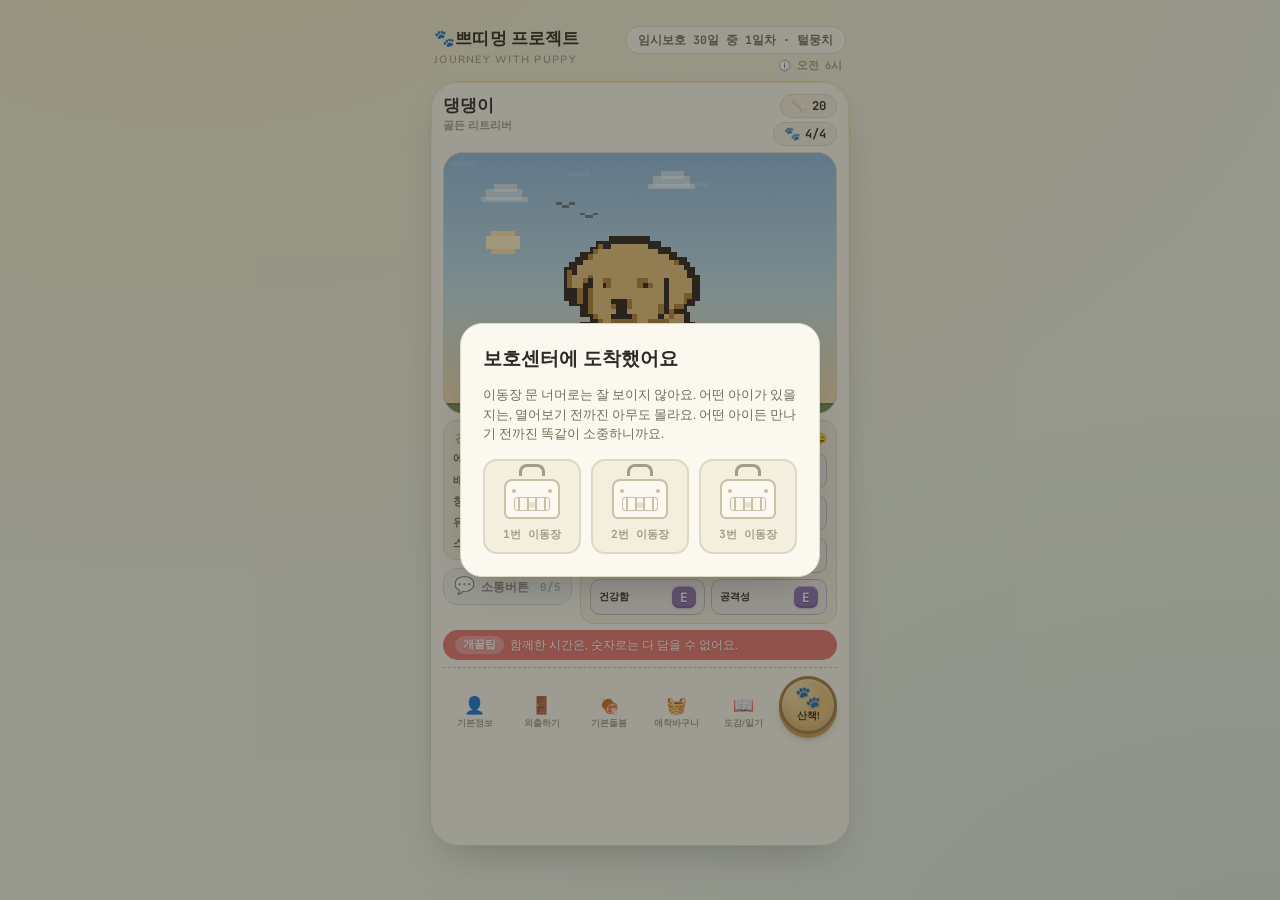
==== docs/index.html @ a597e656 "82번(깃허브 페이지 배포용 빌드 구조 분리): docs/ 멀티파일 빌드 추가 - build_web.py 신규: build.py(Artifact 단일파일 빌드, 무변경)와 별도로 " ====
<!DOCTYPE html>
<html lang="ko">
<head>
<meta charset="UTF-8">
<meta name="viewport" content="width=device-width, initial-scale=1.0, maximum-scale=1.0, user-scalable=no">
<title>털복숭이 다이어리</title>
<meta name="description" content="반려견을 먹이고 놀아주며 키우는 육성 다이어리 게임" />
<link rel="preconnect" href="https://fonts.googleapis.com">
<link rel="preconnect" href="https://fonts.gstatic.com" crossorigin>
<link rel="stylesheet" href="https://fonts.googleapis.com/css2?family=Fredoka:wght@400;500;600;700&family=Nunito+Sans:wght@400;600;800&family=JetBrains+Mono:wght@500;700&family=Gaegu:wght@400;700&display=swap">

<link rel="stylesheet" href="styles.css">
</head>
<body>
<div class="stage">
  <div class="masthead">
    <div class="brand">🐾쁘띠멍 프로젝트<small>JOURNEY WITH PUPPY</small></div>
    <div class="masthead-right">
      <div class="day-badge" id="dayBadge">1일째</div>
      <!-- 64번(기획문서 15장): 게임 내 현재 시각(06~22시) 표시. render()의 gameClockLabel()로 채움. -->
      <div class="game-clock-badge" id="gameClockBadge">🕕 오전 6시</div>
    </div>
  </div>

  <div class="screen" id="screenRoot">
    <div class="id-row">
      <div class="id-left">
        <span class="id-name-text" id="dogNameLabel">댕댕이</span>
        <span class="id-breed" id="breedTag">골든 리트리버</span>
      </div>
      <div class="id-right">
        <span class="id-pill"><span class="id-pill-icon" aria-hidden="true">🦴</span><span id="coinCount">0</span></span>
        <span class="id-pill"><span class="id-pill-icon" aria-hidden="true">🐾</span><span id="walkCountLabel">4/4</span></span>
      </div>
    </div>

    <div class="yard" id="yard">
      <canvas class="pixel-canvas" id="pixelCanvas" width="150" height="100" aria-hidden="true"></canvas>
      <div class="cloud cloud-a"></div>
      <div class="cloud cloud-b"></div>
      <!-- 48번(기획문서 12장, 재작업): 30일 종료 엔딩씬을 별도 팝업이 아니라 이 마당 안에 바로 그림 —
           #pixelCanvas 위에 겹쳐지는 암전 멘트(#endingBlackout)와 재접속 시 하단 캡션(#endingCaption).
           평소엔 둘 다 숨겨져 있다가 엔딩이 시작될 때만(playEndingSequence/showEndingRestingFrame) 나타남. -->
      <div class="ending-blackout" id="endingBlackout"><p id="endingBlackoutText"></p></div>
      <p class="ending-caption" id="endingCaption" hidden></p>
      <div class="msg-float" id="msgFloat"></div>
      <div class="dog-wrap stage-0" id="dogWrap">
        <div class="dog mood-happy" id="dogEl">
          <div class="dog-tail"></div>
          <div class="dog-body">
            <div class="dog-paw l"></div>
            <div class="dog-paw r"></div>
          </div>
          <div class="dog-head">
            <div class="dog-ear l"></div>
            <div class="dog-ear r"></div>
            <div class="dog-patch"></div>
            <div class="dog-eye l"></div>
            <div class="dog-eye r"></div>
            <div class="dog-cheek l"></div>
            <div class="dog-cheek r"></div>
            <div class="dog-snout">
              <div class="dog-nose"></div>
            </div>
            <div class="dog-mouth"></div>
            <div class="dog-collar"></div>
            <div class="dog-tag"></div>
          </div>
          <span class="zzz">Z z</span>
        </div>
      </div>
    </div>

    <div class="stat-columns">
      <div class="life-col">
        <div class="life-panel">
          <div class="group-label">견생만족도</div>
          <!-- 62번: 라벨 3종 개칭(포만감→배부름, 청결정도→청결도, 자립감→에너지) + 노출 순서를
               에너지-배부름-청결도-유대감-스트레스로 재배치. state.life.*의 내부 키(hunger/clean/
               independence/bond/stress)와 계산 로직은 전부 그대로, 표시 텍스트·순서만 바뀜. -->
          <div class="life-list">
            <div class="life-row"><span class="life-label">에너지</span><span class="chip-emoji" id="valIndependence">😄</span></div>
            <div class="life-row"><span class="life-label">배부름</span><span class="chip-emoji" id="valHunger">😄</span></div>
            <div class="life-row"><span class="life-label">청결도</span><span class="chip-emoji" id="valClean">😄</span></div>
            <div class="life-row"><span class="life-label">유대감</span><span class="chip-emoji" id="valLifeBond">😄</span></div>
            <div class="life-row"><span class="life-label">스트레스</span><span class="chip-emoji" id="valStress">😄</span></div>
          </div>
        </div>
        <!-- 45번(기획문서 11장): 견생만족도 패널 아래 남는 공간에 배치한 소통버튼 위젯. (a) 화면 조작이
             일정 시간 없으면(TALK_BUTTON_IDLE_MS) 반려견이 스스로 말을 걸고, (b) 이 위젯을 직접 눌러
             즉시 열 수도 있음 — 61번부터 (b) 수동 경로만 충전식(state.talkButton.charges, 최대
             TALK_BUTTON_CHARGE_MAX)의 대상이고 (a)는 이 충전과 완전히 무관하게 그대로 동작(사용자 지시). -->
        <button type="button" class="talk-widget" id="talkWidgetBtn">
          <span class="talk-widget-icon" aria-hidden="true">💬</span>
          <span class="talk-widget-label">소통버튼</span>
          <span class="talk-widget-count" id="talkWidgetCount">0/10</span>
        </button>
      </div>

      <div class="core-panel">
        <div class="core-panel-head">
          <div class="group-label">기본능력</div>
          <span class="shop-hint" id="trainEnergyHint">지금 컨디션 😐</span>
        </div>
        <div class="core-grid">
          <button type="button" class="core-cell" id="trainPower"><span class="core-label">근력</span><span class="chip-grade" id="valPower">A</span></button>
          <button type="button" class="core-cell" id="trainAgility"><span class="core-label">민첩성</span><span class="chip-grade" id="valAgility">A</span></button>
          <button type="button" class="core-cell" id="trainComprehension"><span class="core-label">이해력</span><span class="chip-grade" id="valComprehension">A</span></button>
          <button type="button" class="core-cell" id="trainExecution"><span class="core-label">수행력</span><span class="chip-grade" id="valExecution">A</span></button>
          <button type="button" class="core-cell" id="trainLoyalty"><span class="core-label">충성도</span><span class="chip-grade" id="valLoyalty">A</span></button>
          <button type="button" class="core-cell" id="trainAffinity"><span class="core-label">친화력</span><span class="chip-grade" id="valAffinity">A</span></button>
          <button type="button" class="core-cell" id="trainHealth"><span class="core-label">건강함</span><span class="chip-grade" id="valHealth">A</span></button>
          <button type="button" class="core-cell" id="trainAggression"><span class="core-label">공격성</span><span class="chip-grade" id="valAggression">A</span></button>
        </div>
        <div class="confirm-box" id="trainConfirmBox">
          <span>컨디션이 안 좋아 보여요. 그래도 훈련시킬까요?</span>
          <div style="display:flex; gap:6px;">
            <button class="confirm-no" id="trainConfirmNo">그만두기</button>
            <button class="confirm-yes" id="trainConfirmYes">강행하기</button>
          </div>
        </div>
      </div>
    </div>

    <div class="tip-banner" id="tipBanner">
      <span class="tip-banner-badge">개꿀팁</span>
      <span class="tip-banner-text" id="tipBannerText"><span class="tip-banner-text-inner" id="tipBannerTextInner"></span></span>
    </div>

    <nav class="bottom-nav">
      <button type="button" class="nav-btn" id="navInfo"><span class="nav-icon" aria-hidden="true">👤</span><span class="nav-label">기본정보</span></button>
      <button type="button" class="nav-btn" id="navOuting"><span class="nav-icon" aria-hidden="true">🚪</span><span class="nav-label">외출하기</span></button>
      <button type="button" class="nav-btn" id="navCare"><span class="nav-icon" aria-hidden="true">🍖</span><span class="nav-label">기본돌봄</span></button>
      <button type="button" class="nav-btn" id="navAttach"><span class="nav-icon" aria-hidden="true">🧺</span><span class="nav-label">애착바구니</span></button>
      <button type="button" class="nav-btn" id="navDex"><span class="nav-icon" aria-hidden="true">📖</span><span class="nav-label">도감/일기</span></button>
      <button type="button" class="nav-btn nav-walk" id="navWalk"><span class="nav-icon" aria-hidden="true">🐾</span><span class="nav-label">산책!</span></button>
    </nav>
  </div>
</div>

<div class="veil" id="infoVeil">
  <div class="onboard subscreen">
    <h2>기본정보</h2>
    <div class="profile-row">
      <span class="trait-pill breed" id="infoBreedTag">골든 리트리버</span>
      <span class="trait-pill" id="personalityTag">외향적인</span>
      <span class="trait-pill positive" id="passiveTag">튼튼함</span>
    </div>
    <div class="bond">
      <div class="bond-top"><span class="stage-chip" id="stageChip">아기</span><span id="bondLabel">다음 단계까지 0 / 50</span></div>
      <div class="bond-track"><div class="bond-fill" id="bondFill" style="width:0%"></div></div>
    </div>
    <div class="resume-card">
      <div class="resume-card-head">
        <div class="group-label">능력 카드</div>
        <span class="resume-card-hint">코랄핑크=긍정 · 민트=부정 · 초록=중립</span>
      </div>
      <div class="resume-grid" id="resumeGrid"></div>
    </div>
    <div class="ability-group" id="friendGroup" hidden>
      <div class="group-label">산책에서 만난 친구들</div>
      <div class="ability-list" id="friendList"></div>
    </div>
    <div class="ability-group" id="itemGroup" hidden>
      <div class="group-label">산책에서 주운 것들</div>
      <div class="ability-list" id="itemList"></div>
    </div>
    <div class="foot">
      <button class="reset-link" id="resetOpen">처음부터 다시 시작하기</button>
    </div>
    <div class="confirm-box" id="confirmBox">
      <span>정말 모든 기록을 지우고 새로 시작할까요?</span>
      <div style="display:flex; gap:6px;">
        <button class="confirm-no" id="confirmNo">취소</button>
        <button class="confirm-yes" id="confirmYes">시작</button>
      </div>
    </div>
    <div class="back-row"><button type="button" class="back-btn" id="infoBackBtn">돌아가기</button></div>
  </div>
</div>

<div class="veil" id="attachVeil">
  <div class="onboard subscreen">
    <h2>애착바구니</h2>
    <p class="attach-desc">산책이나 활동에서 모으게 되는 것들을 담아두는 수집 보관함이에요. 아직 못 만난 칸은 물음표로, 모은 것들은 하나씩 채워져요!</p>
    <div class="attach-card">
      <div class="attach-tabs" id="attachTabs">
        <button type="button" class="attach-tab page-1" data-page="0">1페이지</button>
        <button type="button" class="attach-tab page-2" data-page="1">2페이지</button>
        <button type="button" class="attach-tab page-3" data-page="2">3페이지</button>
        <button type="button" class="attach-tab page-4" data-page="3">4페이지</button>
        <button type="button" class="attach-tab page-5" data-page="4">5페이지</button>
      </div>
      <div class="attach-grid" id="attachGrid"></div>
    </div>
    <div class="attach-materials" id="attachMaterials" hidden>
      <span class="attach-materials-label">재료 인벤토리</span>
      <div class="attach-materials-chips" id="attachMaterialsChips"></div>
    </div>
    <div class="back-row"><button type="button" class="back-btn" id="attachBackBtn">돌아가기</button></div>
  </div>
</div>

<div class="veil" id="careVeil">
  <div class="onboard subscreen">
    <h2>기본돌봄</h2>
    <div class="actions">
      <button class="act-btn act-feed" id="btnFeed"><div class="glyph"></div><div><span class="label">밥주기</span><small>배부름 +25</small></div></button>
      <button class="act-btn act-play" id="btnPlay"><div class="glyph"></div><div><span class="label">놀아주기</span><small>스트레스 감소</small></div></button>
      <button class="act-btn act-bath" id="btnBath"><div class="glyph"></div><div><span class="label">목욕시키기</span><small>청결도 +40</small></div></button>
      <button class="act-btn act-treat" id="btnTreat"><div class="glyph"></div><div><span class="label">간식주기</span><small>배부름 +10</small></div></button>
      <button class="act-btn act-rest" id="btnRest"><div class="glyph"></div><div><span class="label">쉬게하기</span><small>에너지 +20</small></div></button>
      <button class="act-btn act-outing" id="btnOuting"><div class="glyph"></div><div><span class="label">잠시 나갔다 올게</span><small>현생의 시간</small></div></button>
    </div>
    <div class="back-row"><button type="button" class="back-btn" id="careBackBtn">돌아가기</button></div>
  </div>
</div>

<div class="veil" id="outingVeil">
  <div class="onboard subscreen">
    <h2>외출하기</h2>
    <div class="outing-grid">
      <button type="button" class="outing-item outing-primary" id="outingShop"><span class="outing-icon" aria-hidden="true">🛍️</span><span>상점</span></button>
      <button type="button" class="outing-item" id="outingAgility"><span class="outing-icon" aria-hidden="true">🏃</span><span>어질리티 연습장</span></button>
      <button type="button" class="outing-item" id="outingCafe"><span class="outing-icon" aria-hidden="true">☕</span><span>애견카페</span></button>
      <button type="button" class="outing-item" id="outingVet"><span class="outing-icon" aria-hidden="true">🩺</span><span>동물병원</span></button>
      <button type="button" class="outing-item" id="outingGroom"><span class="outing-icon" aria-hidden="true">✂️</span><span>펫미용실</span></button>
      <!-- 47번: [외출하기] 신규 항목 — 다른 준비중 4곳(어질리티 연습장 등)처럼 별도 화면으로 이동하지
           않고, 눌렀을 때 화면 상단에 짧은 안내 멘트만 뜨고 [외출하기] 화면에 그대로 머무름. -->
      <button type="button" class="outing-item outing-full" id="outingEvent"><span class="outing-icon" aria-hidden="true">🏆</span><span>대회/이벤트</span></button>
    </div>
    <div class="back-row"><button type="button" class="back-btn" id="outingBackBtn">돌아가기</button></div>
  </div>
</div>

<!-- 74번(어질리티 연습장, 신규): [외출하기]의 준비중 placeholder였던 항목을 실제 미니게임으로 구현.
     상단은 단순화한 쿼터뷰 코스 배경(캔버스, 026번 JS의 drawAgilityScene) 위에 기존 픽셀 반려견
     (drawPixelDog 재사용)이 무작위로 어슬렁이고, 하단은 발바닥 5칸(뒤꿈치+발가락4) 순서기억 게임 —
     좌(시스템 제시)/중(내 입력)/우(반려견 모방) 3열 구성. 하루 1회 제한(state.agility.playedToday),
     [도전하기] 버튼을 누르는 즉시 뼈다귀20·에너지30·산책횟수1을 전부 차감(사용자 확정, AskUserQuestion).
     총 3라운드, 라운드마다 준비(2초)→시스템 제시(칸당 1초×5)→시작(1초)→내 입력(타이머 5→4→3초로
     라운드마다 감소)→반려견 모방 순으로 진행. -->
<div class="veil" id="agilityVeil">
  <div class="onboard subscreen agility-card">
    <h2>어질리티 연습장</h2>
    <div class="agility-scene" id="agilityScene" aria-hidden="true">
      <canvas class="agility-scene-canvas" id="agilityCanvas" width="150" height="100"></canvas>
      <!-- 74-1번(사용자 수정 요청): 유저 입력 칸 안에 있던 O/X 표시를 여기, 화면 중앙의 큰 입체감 풍선으로 옮김 —
           평소엔 opacity:0/scale:0로 숨어있다가 클릭할 때마다 JS가 .pop 클래스를 다시 걸어 재생됨. -->
      <div class="agility-feedback-balloon" id="agilityFeedbackBalloon" aria-hidden="true"><span id="agilityFeedbackMark"></span></div>
    </div>
    <div class="agility-intro" id="agilityIntro">
      <p class="attach-desc">순서를 기억해서 우리 아이와 함께 어질리티 코스에 도전해봐요! 하루에 한 번만 도전할 수 있어요.</p>
      <div class="agility-cost-row">
        <span class="agility-cost-chip">🦴 20</span>
        <span class="agility-cost-chip">⚡ 30</span>
        <span class="agility-cost-chip">🐾 1</span>
      </div>
      <button type="button" class="start-btn" id="agilityStartBtn">도전하기</button>
    </div>
    <div class="agility-game" id="agilityGame" hidden>
      <p class="agility-phase-banner" id="agilityPhaseBanner"></p>
      <div class="agility-round-row">
        <span class="agility-round-label" id="agilityRoundLabel">1 / 3 라운드</span>
        <div class="agility-timer-track"><div class="agility-timer-fill" id="agilityTimerFill"></div></div>
      </div>
      <div class="agility-paws">
        <div class="agility-paw-col">
          <span class="agility-paw-label">시스템</span>
          <div class="agility-paw" id="agilityPawSystem"></div>
        </div>
        <div class="agility-paw-col">
          <span class="agility-paw-label">나</span>
          <div class="agility-paw" id="agilityPawUser"></div>
        </div>
        <div class="agility-paw-col">
          <span class="agility-paw-label" id="agilityDogName">댕댕이</span>
          <div class="agility-paw" id="agilityPawDog"></div>
        </div>
      </div>
    </div>
    <div class="agility-result" id="agilityResult" hidden>
      <h3>도전 결과</h3>
      <p id="agilityResultText"></p>
      <div class="walk-summary-stats" id="agilityResultStats"></div>
      <button class="start-btn" id="agilityResultClose">확인</button>
    </div>
    <div class="back-row"><button type="button" class="back-btn" id="agilityBackBtn">돌아가기</button></div>
  </div>
</div>

<div class="veil" id="shopVeil">
  <div class="onboard subscreen">
    <h2>상점</h2>
    <!-- 69번: 상점을 [일반]/[소통버튼] 2개 탭으로 분리 — 애착바구니(attachTabs, 35·36번)와 같은
         "탭 버튼 + data 속성 + active 클래스" 패턴을 재사용. -->
    <div class="shop-tabs" id="shopTabs">
      <button type="button" class="shop-tab active" data-tab="general">일반</button>
      <button type="button" class="shop-tab" data-tab="talk">소통버튼</button>
    </div>
    <div class="shop" id="shopPageGeneral">
      <div class="shop-head"><span class="shop-hint">뼈다귀로 구매</span></div>
      <div class="shop-grid">
        <div class="shop-item">
          <span class="name">고급 간식</span>
          <span class="desc">배부름 +40, 스트레스 감소</span>
          <button id="buySnack">10 <span class="coin-dot" style="width:10px;height:10px;"></span></button>
        </div>
        <div class="shop-item">
          <span class="name">공 장난감</span>
          <span class="desc">스트레스 크게 감소, 유대감 소폭 상승</span>
          <button id="buyToy">15 <span class="coin-dot" style="width:10px;height:10px;"></span></button>
        </div>
      </div>
    </div>
    <!-- 69번: 소통버튼 신규 7종 — 45번 확정이던 "테스트 기간 무료"를 폐기하고 뼈다귀 10개로 유상화.
         이해력/성장단계 게이팅은 여전히 정식 버전 설계로 보류, 지금은 뼈다귀 보유 조건만 확인. -->
    <div class="shop" id="shopPageTalk" hidden>
      <div class="shop-head"><span class="shop-hint">뼈다귀로 구매</span></div>
      <div class="shop-grid" id="talkShopGrid"></div>
    </div>
    <div class="back-row"><button type="button" class="back-btn" id="shopBackBtn">돌아가기</button></div>
  </div>
</div>

<!-- 76번(동물병원, 기획문서 22장 신규): [외출하기]의 준비중 placeholder였던 항목을 실제 진단/치료
     화면으로 구현. 상점(shopVeil)과 같은 "탭 버튼 + data 속성 + active 클래스" 패턴을 그대로 재사용
     — [진단받기](뼈다귀 3개, 횟수 제한 없음)로 은폐된(???) 디버프의 정체를 밝히고, [치료하기](1회당
     뼈다귀 5개, 하루 최대 3회)로 밝혀진 디버프의 치료를 시도함. -->
<div class="veil" id="vetVeil">
  <div class="onboard subscreen">
    <h2>동물병원</h2>
    <div class="shop-tabs" id="vetTabs">
      <button type="button" class="shop-tab active" data-tab="diagnose">진단받기</button>
      <button type="button" class="shop-tab" data-tab="treat">치료하기</button>
    </div>
    <div class="shop" id="vetPageDiagnose">
      <div class="shop-head"><span class="shop-hint">뼈다귀 3개 · 횟수 제한 없음</span></div>
      <div class="shop-grid">
        <div class="shop-item">
          <span class="name">🩺 진단받기</span>
          <span class="desc" id="vetDiagnoseHint">숨어있는 증상이 있는지 살펴봐요.</span>
          <button id="vetDiagnoseBtn">3 <span class="coin-dot" style="width:10px;height:10px;"></span></button>
        </div>
      </div>
    </div>
    <div class="shop" id="vetPageTreat" hidden>
      <div class="shop-head"><span class="shop-hint">1회당 뼈다귀 5개 · 하루 최대 3회</span></div>
      <div class="shop-grid" id="vetTreatGrid"></div>
    </div>
    <div class="back-row"><button type="button" class="back-btn" id="vetBackBtn">돌아가기</button></div>
  </div>
</div>

<!-- 77번([기다려 대회] 신규): [외출하기]의 "대회/이벤트"(47번, 완전한 자리표시자였음) 첫 실제 콘텐츠.
     초급/중급/상급/스페셜리스트 4단계 — 시상대(단상) 5개 위에 유저 개+상대견 4마리가 랜덤 배치되고,
     [기다려] 버튼을 누르면 3초 게이지가 흐르며 1초마다 각 개별 성공/실패 판정, 실패하면 탈락(단상은
     남고 개만 사라짐), 마지막 1마리가 남을 때까지 반복하는 서바이벌 형식(028번 JS). -->
<div class="veil" id="competitionVeil">
  <div class="onboard subscreen competition-card">
    <h2>기다려 대회</h2>
    <div class="competition-closed" id="competitionClosed" hidden>
      <p class="attach-desc">준비 중, 오전 10시~오후5시에 참여가능해요!</p>
    </div>
    <div class="competition-tiers" id="competitionTierSelect" hidden>
      <p class="attach-desc">단계를 선택해서 [기다려] 대회에 도전해봐요! (참여 시 뼈다귀 2개, 하루 1회)</p>
      <div class="competition-tier-grid">
        <button type="button" class="competition-tier" id="competitionTierBeginner" data-tier="beginner">
          <span class="tier-name">초급대회</span>
          <span class="tier-cond" id="competitionTierBeginnerCond"></span>
        </button>
        <button type="button" class="competition-tier" id="competitionTierIntermediate" data-tier="intermediate">
          <span class="tier-name">중급대회</span>
          <span class="tier-cond" id="competitionTierIntermediateCond"></span>
        </button>
        <button type="button" class="competition-tier" id="competitionTierAdvanced" data-tier="advanced">
          <span class="tier-name">상급대회</span>
          <span class="tier-cond" id="competitionTierAdvancedCond"></span>
        </button>
        <button type="button" class="competition-tier" id="competitionTierSpecialist" data-tier="specialist">
          <span class="tier-name">스페셜리스트 대회</span>
          <span class="tier-cond" id="competitionTierSpecialistCond"></span>
        </button>
      </div>
    </div>
    <div class="competition-arena" id="competitionArena" hidden>
      <div class="competition-scene" id="competitionScene" aria-hidden="true">
        <canvas class="competition-scene-canvas" id="competitionCanvas" width="290" height="108"></canvas>
      </div>
      <p class="competition-cycle-label" id="competitionCycleLabel"></p>
      <div class="agility-round-row">
        <div class="agility-timer-track"><div class="agility-timer-fill" id="competitionGaugeFill"></div>
          <span class="competition-gauge-tick" style="left:32%"></span>
          <span class="competition-gauge-tick" style="left:65%"></span>
          <span class="competition-gauge-tick" style="left:97%"></span>
        </div>
      </div>
      <button type="button" class="start-btn" id="competitionWaitBtn">기다려</button>
    </div>
    <div class="competition-result" id="competitionResult" hidden>
      <h3 id="competitionResultTitle">대회 결과</h3>
      <p id="competitionResultText"></p>
      <div class="walk-summary-stats" id="competitionResultStats"></div>
      <button class="start-btn" id="competitionResultClose">확인</button>
    </div>
    <div class="back-row"><button type="button" class="back-btn" id="competitionBackBtn">돌아가기</button></div>
  </div>
</div>

<div class="veil" id="placeholderVeil">
  <div class="onboard subscreen placeholder-card">
    <h2 id="placeholderTitle">준비중</h2>
    <p>아직 준비 중인 기능이에요. 조금만 기다려주세요!</p>
    <div class="back-row"><button type="button" class="back-btn" id="placeholderBackBtn">돌아가기</button></div>
  </div>
</div>

<div class="veil" id="onboardVeil">
  <div class="onboard">
    <div class="onboard-step" id="stepShelter">
      <h2>보호센터에 도착했어요</h2>
      <p>이동장 문 너머로는 잘 보이지 않아요. 어떤 아이가 있을지는, 열어보기 전까진 아무도 몰라요. 어떤 아이든 만나기 전까진 똑같이 소중하니까요.</p>
      <div>
        <label class="visually-hidden" id="crateLabel">이동장 선택</label>
        <div class="crate-grid" id="crateGrid" role="group" aria-labelledby="crateLabel"></div>
      </div>
    </div>
    <div class="onboard-step" id="stepSizeHint" hidden>
      <h2>이동장을 살짝 들어봅니다</h2>
      <p>이동장을 살펴보니 <b id="sizeHintWord">-</b>견인 것 같아 보여요!</p>
      <button class="start-btn" id="sizeHintNext">다음</button>
    </div>
    <div class="onboard-step" id="stepEyeColor" hidden>
      <h2>문틈으로 눈이 마주쳤어요</h2>
      <p>사랑스럽게 나를 바라보는 강아지의 눈을 부드럽게 응시해봅니다. 어떤 눈 색을 가지고 있나요?</p>
      <div>
        <label class="visually-hidden" id="eyeColorLabel">눈동자 색 선택</label>
        <div class="palette-grid" id="eyeColorGrid" role="group" aria-labelledby="eyeColorLabel"></div>
      </div>
    </div>
    <div class="onboard-step" id="stepCoatColor" hidden>
      <h2>문이 활짝 열렸어요</h2>
      <p>당신의 눈을 바라본 강아지가 기분이 좋은 듯 꼬리를 살랑거립니다. 강아지의 모색이 보이네요! 너무 사랑스러워요!</p>
      <div>
        <label class="visually-hidden" id="coatColorLabel">모색 선택</label>
        <div class="palette-grid" id="coatColorGrid" role="group" aria-labelledby="coatColorLabel"></div>
      </div>
    </div>
    <div class="onboard-step" id="stepReveal" hidden>
      <h2>문을 열어보니...</h2>
      <div class="reveal-list">
        <div class="reveal-item"><span class="rk">견종</span><span class="rv" id="revealBreed">-</span></div>
        <div class="reveal-item"><span class="rk">눈동자색</span><span class="rv" id="revealEyeColor">-</span></div>
        <div class="reveal-item"><span class="rk">모색</span><span class="rv" id="revealCoat">-</span></div>
        <div class="reveal-item"><span class="rk">성격</span><span class="rv" id="revealPersonality">-</span></div>
        <div class="reveal-item"><span class="rk">특징</span><span class="rv" id="revealPassive">-</span></div>
      </div>
      <p id="revealFlavor" style="font-size:0.78rem;"></p>
      <div>
        <label for="nameInput">이 아이의 이름을 지어주세요</label>
        <input type="text" id="nameInput" maxlength="10" placeholder="예: 초코" />
      </div>
      <button class="start-btn" id="startBtn">이 아이와 함께 시작하기</button>
    </div>
  </div>
</div>

<div class="veil" id="walkVeil">
  <div class="onboard walk-card">
    <div class="walk-topbar">
      <span class="walk-title" id="walkTitle">산책 중</span>
      <span class="walk-count" id="walkEventCount">0번째 이야기</span>
    </div>
    <div class="walk-head">
      <span class="walk-face" id="walkFace" aria-hidden="true">🙂</span>
      <div class="walk-stamina-wrap">
        <div class="walk-stamina-track"><div class="walk-stamina-fill" id="walkStaminaFill"></div></div>
        <span class="walk-stamina-label" id="walkStaminaLabel">산책체력 좋아요</span>
      </div>
    </div>
    <div class="walk-scene" id="walkScene" aria-hidden="true">
      <canvas class="walk-pov-canvas" id="walkPovCanvas" width="150" height="100" aria-hidden="true"></canvas>
      <div class="walk-dog-track" id="walkDogTrack">
        <div class="dog-wrap walk-dog-wrap stage-0" id="walkDogWrap">
          <div class="dog mood-happy" id="walkDogEl">
            <div class="dog-tail"></div>
            <div class="dog-body">
              <div class="dog-paw l"></div>
              <div class="dog-paw r"></div>
            </div>
            <div class="dog-head">
              <div class="dog-ear l"></div>
              <div class="dog-ear r"></div>
              <div class="dog-patch"></div>
              <div class="dog-eye l"></div>
              <div class="dog-eye r"></div>
              <div class="dog-cheek l"></div>
              <div class="dog-cheek r"></div>
              <div class="dog-snout">
                <div class="dog-nose"></div>
              </div>
              <div class="dog-mouth"></div>
              <div class="dog-collar"></div>
              <div class="dog-tag"></div>
            </div>
          </div>
        </div>
        <div class="walk-pixel-pose" id="walkPixelPoseWrap">
          <canvas class="walk-pixel-canvas" id="walkPixelCanvas" width="150" height="100" aria-hidden="true"></canvas>
        </div>
      </div>
    </div>
    <div class="walk-book" id="walkBook">
      <div class="walk-log" id="walkLog">
        <div class="walk-log-entry">
          <p class="walk-narrative">산책로에 들어섰어요. 어떤 이야기가 기다리고 있을까요?</p>
        </div>
      </div>
    </div>
    <div class="walk-summary" id="walkSummaryBox" hidden>
      <h2>산책을 마쳤어요!</h2>
      <p id="walkSummaryText"></p>
      <div class="walk-summary-meta" id="walkSummaryMeta"></div>
      <div class="walk-summary-stats" id="walkSummaryStats"></div>
      <div class="walk-summary-items" id="walkSummaryItemSection" hidden>
        <div class="walk-summary-items-h">주워 온 것들</div>
        <div class="walk-chips" id="walkSummaryItemChips"></div>
      </div>
      <button class="start-btn" id="walkSummaryClose">확인</button>
    </div>
    <button class="reset-link" id="walkReturnBtn">산책 그만하고 돌아가기</button>
  </div>
</div>

<!-- 36번: [산책!] 클릭 시 산책 진행 화면(walkVeil) 전에 여는 산책 장소 선택 팝업. 동화책이 펼쳐지듯
     장소 카드들이 팝업되는 연출(walk-place-pop 애니메이션)로 도입했고, 58번(엑셀 왕복 v4 반영)에서
     장소별 실제 차등 효과(지역 전용 이벤트 20종씩 + 공통 이벤트 등장 확률)까지 이어서 구현함 —
     WALK_REGIONS/pickWalkEvent() 참고. -->
<div class="veil" id="walkPlaceVeil">
  <div class="onboard subscreen walk-place-card">
    <h2>어디로 산책 갈까요?</h2>
    <p class="attach-desc">장소마다 만나게 되는 이야기가 조금씩 달라요. 원하는 곳을 골라주세요!</p>
    <div class="walk-place-grid" id="walkPlaceGrid"></div>
    <div class="back-row"><button type="button" class="back-btn" id="walkPlaceBackBtn">돌아가기</button></div>
  </div>
</div>

<!-- 45번(기획문서 11장): 소통버튼 팝업 — [산책!] 버튼을 눌렀을 때 여는 walkVeil과 같은 "펼쳐지는
     팝업 카드" 패턴을 그대로 재사용. 화면 조작이 일정 시간 없으면 반려견이 스스로 말을 걸며 자동으로도
     열리고, 견생만족도 하단의 소통버튼 위젯을 직접 눌러서도 열 수 있음 — 61번부터 후자만 충전식
     사용 횟수(최대 TALK_BUTTON_CHARGE_MAX)를 소모함. 팝업이 열리면 보유한 소통버튼들이 격자로 뜨고,
     그중 몇 개를 반려견 발(🐾)이 순서대로 "누르는" 연출과 함께 그 버튼들의 글자가 하단에 쌓여
     표시됨 — 유저가 직접 버튼을 눌러 조합하는 게 아니라 반려견이 스스로 표현하는 구조(기획 문서
     11장 "유저가 직접 누르는 게 아니라 반려견이 누름" 그대로). -->
<div class="veil" id="talkVeil">
  <div class="onboard subscreen talk-card">
    <h2>소통버튼</h2>
    <p class="attach-desc" id="talkUsedHint">소통버튼을 사용했어요</p>
    <div class="talk-btn-grid" id="talkBtnGrid"></div>
    <div class="talk-said-box" id="talkSaidBox" hidden>
      <div class="talk-said-label">말하고 싶은 건...</div>
      <div class="talk-said-words" id="talkSaidWords"></div>
    </div>
    <div class="back-row"><button type="button" class="back-btn" id="talkCloseBtn">확인</button></div>
  </div>
</div>

<!-- 64번(기획문서 15장): 하루 종료 시퀀스 — 뼈다귀 소모 행동으로 게임 내 시간이 22시(DAY_END_HOUR)에
     도달하면 playDayEndSequence()가 자동으로 열고 닫는 전용 veil. 안에는 문구 하나(#dayEndText)만
     있고, 그 문구가 멘트 → "우리가 함께한지 n일차도 지나간다멍" → "임시보호 (n+1)일차" 순서로 페이드
     전환되며 바뀜(CSS의 .day-end-text.show 참고). 시퀀스가 끝나면 JS가 스스로 닫으므로 닫기/뒤로가기
     버튼은 두지 않음(다른 veil들과 달리 유저 조작으로 여닫는 팝업이 아님). 사용자 피드백(2026-09-04)
     반영: 좁은 카드(.onboard) 래퍼를 없애고 #dayEndVeil 자체가 뷰포트 전체를 덮는 페이드 레이어가
     되도록 구조를 단순화(CSS 쪽 설명 참고) — 화면 전체(마스트헤드·하단 내비·산책 버튼 포함)가 함께
     암전됐다가 복귀함. -->
<div class="veil" id="dayEndVeil">
  <p class="day-end-text" id="dayEndText"></p>
</div>

<!-- 36번: [기본정보] 능력 카드·[애착바구니] 수집물 공용 설명 팝업(요청 3·4번) — 모바일에선 title 속성
     (마우스 호버) 툴팁이 뜨지 않아, 탭하면 이 팝업이 뜨고 [닫기]로 닫히도록 함. 어느 veil 위에서도
     덮이도록 veil보다 z-index를 높게 둠(CSS 참고). -->
<div class="desc-popup" id="descPopup" hidden>
  <div class="desc-popup-box">
    <h3 id="descPopupTitle"></h3>
    <p id="descPopupText"></p>
    <button type="button" class="start-btn" id="descPopupClose">닫기</button>
  </div>
</div>

<!-- 77번([기다려 대회] 신규): 초급대회 최초 해금 시(임시보호 2일차 오전 9시 이후) 딱 한 번만 뜨는
     안내 팝업 — descPopup과 같은 오버레이 구조를 재사용하지만, 배경(veil) 클릭으로는 닫히지 않고
     오직 [확인] 버튼을 눌러야만 사라짐(사용자 지시: "유저가 확인 눌러야 사라지는 방식"). -->
<div class="desc-popup" id="competitionAnnouncePopup" hidden>
  <div class="desc-popup-box">
    <h3>🏆 기다려 대회</h3>
    <p id="competitionAnnounceText"></p>
    <button type="button" class="start-btn" id="competitionAnnounceClose">확인</button>
  </div>
</div>

<!-- 46번: 소통버튼 유휴 트리거 확인 팝업 — 45번 설계였던 "화면이 켜진 채 30초마다 무조건 자동 발동"을
     수정: 화면 조작이 30초간 없을 때(진짜 유휴 상태)만 뜨고, 61번의 수동 경로 충전식과 완전히
     별개로 동작(사용자 지시로 그대로 유지). 여기서 [호응해준다]를 눌러야만 실제 소통버튼 팝업이
     열리고, [무시한다]를 누르면 그냥 닫힘.
     64번(사용자 피드백, 2026-09-04): 버튼 순서를 [호응해준다]→[무시한다]로 교체(각자 원래 갖고
     있던 스타일 클래스 confirm-yes/confirm-no도 그대로 함께 옮김) — 기존엔 [무시한다]가 먼저 나와
     "부정적 선택이 기본값처럼" 보였던 배치를 [호응해준다]가 먼저 나오도록 바꿈. 두 선택 모두 유대감에
     영향을 줌 — [호응해준다] 유대감+2, [무시한다] 유대감-2(핸들러는 JS 쪽 el.talkIdleYes/talkIdleNo
     addEventListener 참고). -->
<div class="desc-popup" id="talkIdlePopup" hidden>
  <div class="desc-popup-box">
    <p id="talkIdlePopupText"></p>
    <div style="display:flex; gap:6px; justify-content:center;">
      <button type="button" class="confirm-yes" id="talkIdleYes">호응해준다</button>
      <button type="button" class="confirm-no" id="talkIdleNo">무시한다</button>
    </div>
  </div>
</div>

<!-- 59번(58번 3~5번, 주인 개입 시스템 신규): [주인 개입여부]="개입함"인 산책 이벤트(HOME-003·PARK-003·
     MTN-003·LAKE-003·CITY-004)가 뜨면 자동 진행을 멈추고 이 팝업으로 O/X 또는 선택지를 물어본 뒤,
     고른 선택에 따라 다른 스탯 효과를 적용함(엑셀의 [개입형태별 결과] 칸 그대로). 버튼 개수는
     이벤트마다 다름(O/X형 2개·선택형 3개)이라 resolveWalkEvent()가 매번 동적으로 그려 넣음. -->
<div class="desc-popup" id="walkIntervenePopup" hidden>
  <div class="desc-popup-box">
    <p id="walkIntervenePopupText"></p>
    <div class="intervene-options" id="walkIntervenePopupBtns"></div>
  </div>
</div>

<!-- 48번(기획문서 12장, 사용자 피드백으로 재작업): 30일 임시보호 종료 엔딩씬. 목표 달성/미달성
     (찹찹츄 한정 이별 포함) 결과에 따라 반려견이 다시 나타나거나 편지만 남기고 떠남 — 판정 조건 로직은
     아직 없어 무작위로 결정(오픈 이슈, 엔딩씬_프로토타입.html 그대로). 처음엔 이 씬 전체를 별도 팝업
     화면(veil)으로 띄웠었는데, "원래 있던 화면에 그대로 구현해달라, 따로 팝업시킬 필요 없다"는 피드백을
     반영해 아래 메인화면 마당(#yard, #pixelCanvas)에 직접 그리는 방식으로 재작업함 — 관련 마크업은
     #yard 안에 있고(위 참고), 여기 남은 건 편지 "내용"을 읽는 작은 텍스트 팝업뿐임. 재생이 끝나면 닫는
     버튼이 없이 그대로 이번 30일 테스트의 마지막 화면이 됨(사용자 확정: 컷씬 이후 조작 정지 —
     .screen.ending-lock 규칙으로 마당을 제외한 나머지 화면을 잠금). 원안대로 유저의 픽셀모드 on/off
     설정과 무관하게 항상 캔버스 픽셀 그래픽으로만 그려짐("복귀 화면은 클래식 픽셀 모드 고정"). -->

<div class="desc-popup ending-letter-popup" id="endingLetterPopup" hidden>
  <div class="desc-popup-box ending-letter-box">
    <h3 id="endingLetterTitle"></h3>
    <p id="endingLetterText" class="crayon-letter-body"></p>
    <p class="ending-letter-note" id="endingLetterNote"></p>
    <button type="button" class="start-btn" id="endingLetterClose">편지 접기</button>
  </div>
</div>

<script src="game.js"></script>
</body>
</html>
---- docs/styles.css ----
:root{
    --paper:#EEF1E3;
    --card:#FBF8EF;
    --card-2:#F3EEDE;
    --ink:#2C2A22;
    --ink-soft:#726B58;
    --ink-faint:#A39C87;
    --line:#DED7C4;
    --line-strong:#C9C0A8;

    --coral:#FF7A47;
    --coral-deep:#D9602F;
    --moss:#6E8F5B;
    --moss-deep:#54713F;
    --sun:#FFC857;
    --sun-deep:#D9A22E;
    --sky:#5FA0B3;
    --sky-deep:#3F7F92;
    --train:#8B6FB3;
    --train-deep:#6B4F92;

    /* 63번: [기본돌봄] 신설 활동(간식주기/쉬게하기) 전용 색상 */
    --treat:#D98E3B;
    --treat-deep:#B06F24;
    --rest:#7C93D1;
    --rest-deep:#5A72B0;

    /* 68번: [기본돌봄] "OO아 잠시 나갔다 올게" 신규 활동 전용 색상(외출·여행 가방을 떠올리는 갈색 톤) */
    --outing:#BD7A3E;
    --outing-deep:#8F5A26;

    /* 28-2번: 등급(A~E) 배지 · 능력카드 셀 전용 색상(코랄핑크/민트그레이) */
    --grade-c:#FF6F91;
    --grade-d:#8FC8EE;
    --mint-gray:#A9C7BE;

    /* 30번: 애착바구니 페이지 탭 5색(빨주노초파) */
    --page-red:#E15B4B;
    --page-orange:#F08C3C;
    --page-yellow:#EFB93D;
    --page-green:#5FA663;
    --page-blue:#4E8FD1;

    --lcd-bg:#9CB88C;
    --lcd-bg-hi:#B7D0A4;
    --lcd-ink:#33422C;

    --fur-a:#E7C79A;
    --fur-a-dark:#C79E68;
    --fur-b:#B98A5E;
    --fur-b-dark:#8E6540;
    --fur-c:#EDEDED;
    --fur-c-dark:#C7C7C7;
    --fur-d:#4A4038;
    --fur-d-dark:#2E2822;

    --shadow: 0 18px 40px -18px rgba(44,42,34,0.35);
    --font-display:"Fredoka","Baloo 2",ui-rounded,system-ui,sans-serif;
    --font-body:"Nunito Sans",-apple-system,"Segoe UI",Roboto,sans-serif;
    --font-mono:"JetBrains Mono",ui-monospace,"SFMono-Regular",Menlo,monospace;
    color-scheme: light;
  }
  @media (prefers-color-scheme: dark){
    :root:not([data-theme="light"]){
      --paper:#171A13;
      --card:#20241A;
      --card-2:#262B1D;
      --ink:#EFEAD9;
      --ink-soft:#AFA890;
      --ink-faint:#7C7663;
      --line:#343B2A;
      --line-strong:#454E36;

      --coral:#FF8F62;
      --coral-deep:#FFA97E;
      --moss:#8AB073;
      --moss-deep:#A2C68B;
      --sun:#FFD27A;
      --sun-deep:#FFDD99;
      --sky:#7DBAC9;
      --sky-deep:#9BCDD8;
      --train:#B6A0DA;
      --train-deep:#D5C6F0;

      --treat:#E7A65C;
      --treat-deep:#F3C285;
      --rest:#9AAEE0;
      --rest-deep:#B9C6ED;

      --outing:#E0AD72;
      --outing-deep:#F0CDA0;

      --grade-c:#FF89A8;
      --grade-d:#7FB8E0;
      --mint-gray:#7E9A91;

      --page-red:#FF7C68;
      --page-orange:#FFA868;
      --page-yellow:#FFD873;
      --page-green:#7FC183;
      --page-blue:#7AB0E8;

      --lcd-bg:#4B5A3E;
      --lcd-bg-hi:#5E7049;
      --lcd-ink:#DDE9C8;

      --fur-a:#8A6D45;
      --fur-a-dark:#6B5333;
      --fur-b:#6E4E2E;
      --fur-b-dark:#523A22;
      --fur-c:#9A9A94;
      --fur-c-dark:#77776F;
      --fur-d:#D8D0BE;
      --fur-d-dark:#B8AF98;

      --shadow: 0 18px 40px -16px rgba(0,0,0,0.55);
      color-scheme: dark;
    }
  }
  :root[data-theme="dark"]{
    --paper:#171A13;
    --card:#20241A;
    --card-2:#262B1D;
    --ink:#EFEAD9;
    --ink-soft:#AFA890;
    --ink-faint:#7C7663;
    --line:#343B2A;
    --line-strong:#454E36;

    --coral:#FF8F62;
    --coral-deep:#FFA97E;
    --moss:#8AB073;
    --moss-deep:#A2C68B;
    --sun:#FFD27A;
    --sun-deep:#FFDD99;
    --sky:#7DBAC9;
    --sky-deep:#9BCDD8;
    --train:#B6A0DA;
    --train-deep:#D5C6F0;

    --treat:#E7A65C;
    --treat-deep:#F3C285;
    --rest:#9AAEE0;
    --rest-deep:#B9C6ED;

    --outing:#E0AD72;
    --outing-deep:#F0CDA0;

    --grade-c:#FF89A8;
    --grade-d:#7FB8E0;
    --mint-gray:#7E9A91;

    --page-red:#FF7C68;
    --page-orange:#FFA868;
    --page-yellow:#FFD873;
    --page-green:#7FC183;
    --page-blue:#7AB0E8;

    --fur-a:#8A6D45;
    --fur-a-dark:#6B5333;
    --fur-b:#6E4E2E;
    --fur-b-dark:#523A22;
    --fur-c:#9A9A94;
    --fur-c-dark:#77776F;
    --fur-d:#D8D0BE;
    --fur-d-dark:#B8AF98;

    --shadow: 0 18px 40px -16px rgba(0,0,0,0.55);
  }

  *{box-sizing:border-box;}
  html, body{ height:100%; margin:0; }
  body{
    background:
      radial-gradient(1200px 700px at 15% -10%, color-mix(in srgb, var(--sun) 18%, transparent), transparent),
      radial-gradient(900px 600px at 100% 110%, color-mix(in srgb, var(--sky) 14%, transparent), transparent),
      var(--paper);
    color:var(--ink);
    font-family:var(--font-body);
    height:100dvh;
    display:flex;
    justify-content:center;
    padding:clamp(6px,2vw,28px) 16px;
    overflow-y:auto; /* 모바일 화면 높이가 정말 부족할 때만 최후의 수단으로 스크롤 */
  }
  h1,h2,h3{font-family:var(--font-display); text-wrap:balance; margin:0;}
  button{font-family:inherit;}

  /* 화면 하나에 모든 메뉴가 들어오도록(모바일 화면 기준), 위아래 스크롤 없이 보는 걸 목표로 함 —
     탭(홈/훈련소/상점)으로 콘텐츠를 나누고, .stage가 화면 높이를 꽉 채운 뒤 남는 공간만
     tab-panels 안에서 필요할 때 스크롤되게 설계 */
  .stage{
    width:min(420px,100%);
    height:100%;
    max-height:820px;
    display:flex;
    flex-direction:column;
    gap:8px;
  }

  /* ---- masthead ---- */
  .masthead{
    display:flex;
    align-items:baseline;
    justify-content:space-between;
    padding:0 4px;
  }
  .masthead .brand{
    font-family:var(--font-display);
    font-weight:600;
    font-size:1.05rem;
    letter-spacing:0.01em;
    color:var(--ink);
  }
  .masthead .brand small{
    display:block;
    font-family:var(--font-body);
    font-weight:600;
    font-size:0.66rem;
    letter-spacing:0.12em;
    text-transform:uppercase;
    color:var(--ink-faint);
    margin-top:2px;
  }
  .day-badge{
    font-family:var(--font-mono);
    font-variant-numeric:tabular-nums;
    font-size:0.72rem;
    font-weight:700;
    color:var(--ink-soft);
    background:var(--card);
    border:1px solid var(--line);
    border-radius:999px;
    padding:5px 12px;
    white-space:nowrap;
  }
  /* 64번(기획문서 15장): 게임 내 현재 시각 표시 — 기존 day-badge(임시보호 n일차)와 같은 자리에,
     그 아래로 작게 붙여 세로로 쌓음. 별도로 눈에 띄는 색을 주기보다 day-badge와 톤을 맞춰
     "같은 상단 정보 묶음"으로 보이게 함. */
  .masthead-right{
    display:flex; flex-direction:column; align-items:flex-end; gap:4px;
  }
  .game-clock-badge{
    font-family:var(--font-mono);
    font-variant-numeric:tabular-nums;
    font-size:0.66rem;
    font-weight:600;
    color:var(--ink-faint);
    white-space:nowrap;
    padding:0 4px;
  }

  /* ---- phone card ---- */
  .screen{
    background:var(--card);
    border:1px solid var(--line);
    border-radius:28px;
    box-shadow:var(--shadow);
    padding:12px;
    display:flex;
    flex-direction:column;
    gap:6px;
    position:relative;
    overflow:hidden;
    flex:1;
    min-height:0;
  }
  .screen::before{
    content:"";
    position:absolute;
    inset:0;
    border-radius:inherit;
    padding:1px;
    background:linear-gradient(180deg, color-mix(in srgb, var(--sun) 35%, transparent), transparent 40%);
    -webkit-mask:linear-gradient(#000 0 0) content-box, linear-gradient(#000 0 0);
    -webkit-mask-composite:xor;
    mask-composite:exclude;
    pointer-events:none;
  }

  .id-row{
    display:flex;
    align-items:center;
    justify-content:space-between;
  }
  .id-name{
    display:flex;
    align-items:center;
    gap:8px;
    font-family:var(--font-display);
    font-weight:600;
    font-size:1.05rem;
  }
  .stage-chip{
    font-family:var(--font-body);
    font-weight:800;
    font-size:0.62rem;
    letter-spacing:0.08em;
    text-transform:uppercase;
    color:var(--moss-deep);
    background:color-mix(in srgb, var(--moss) 18%, var(--card));
    border:1px solid color-mix(in srgb, var(--moss) 35%, var(--line));
    padding:3px 9px;
    border-radius:999px;
  }
  .profile-row{
    display:flex; flex-wrap:wrap; gap:5px;
    margin-top:4px;
  }
  .trait-pill{
    font-size:0.58rem; font-weight:700;
    padding:2px 7px; border-radius:999px;
    border:1px solid var(--line);
    background:var(--card-2);
    color:var(--ink-soft);
    white-space:nowrap;
  }
  .trait-pill.breed{ color:var(--sky-deep); border-color:color-mix(in srgb, var(--sky) 45%, var(--line)); }
  .trait-pill.positive{ color:var(--moss-deep); border-color:color-mix(in srgb, var(--moss) 45%, var(--line)); }
  .trait-pill.negative{ color:var(--coral-deep); border-color:color-mix(in srgb, var(--coral) 45%, var(--line)); }
  .coin-pill{
    display:flex;
    align-items:center;
    gap:6px;
    font-family:var(--font-mono);
    font-weight:700;
    font-size:0.82rem;
    font-variant-numeric:tabular-nums;
    background:var(--card-2);
    border:1px solid var(--line);
    border-radius:999px;
    padding:5px 11px 5px 7px;
    color:var(--ink);
  }
  .coin-dot{
    width:14px;height:14px;border-radius:50%;
    background:radial-gradient(circle at 35% 30%, var(--sun-deep), var(--sun) 60%, var(--sun-deep));
    border:1px solid color-mix(in srgb, var(--sun-deep) 60%, black 10%);
    flex:none;
  }

  /* ---- yard / dog stage ---- */
  .yard{
    position:relative;
    border-radius:20px;
    aspect-ratio:3 / 2;
    overflow:hidden;
    background:
      radial-gradient(140px 80px at 78% 18%, color-mix(in srgb, var(--sun) 30%, transparent), transparent 70%),
      linear-gradient(180deg, color-mix(in srgb, var(--sky) 22%, var(--card)) 0%, color-mix(in srgb, var(--moss) 22%, var(--card)) 62%, color-mix(in srgb, var(--moss) 34%, var(--card)) 100%);
    border:1px solid var(--line);
    transition:background 0.25s ease;
  }
  .yard.pixel-mode{ background:var(--lcd-bg); }
  .yard.pixel-mode .cloud{ display:none; }
  .yard.pixel-mode .dog-wrap{ display:none; }
  .yard .pixel-canvas{ display:none; }
  .yard.pixel-mode .pixel-canvas{ display:block; }
  .pixel-canvas{
    position:absolute; inset:0;
    width:100%; height:100%;
    image-rendering:pixelated;
    image-rendering:crisp-edges;
  }
  .yard::after{
    content:"";
    position:absolute; left:0; right:0; bottom:0; height:46%;
    background:repeating-linear-gradient(100deg, color-mix(in srgb, var(--moss-deep) 22%, transparent) 0 3px, transparent 3px 14px);
    opacity:0.35;
  }
  /* 픽셀모드에서는 캔버스가 배경을 전부 그리므로, 일반모드용 사선 무늬는 가려서 숨김
     (그대로 두면 개 뒤편에 불필요한 "녹색 사선"으로 겹쳐 보이는 문제가 있었음) */
  .yard.pixel-mode::after{ display:none; }
  .cloud{
    position:absolute; top:14px; width:46px; height:16px; border-radius:999px;
    background:color-mix(in srgb, var(--card) 75%, white 0%);
    opacity:0.8;
    filter:blur(0.2px);
  }
  .cloud::before,.cloud::after{
    content:""; position:absolute; border-radius:999px; background:inherit;
  }
  .cloud::before{ width:26px; height:22px; top:-11px; left:4px; }
  .cloud::after{ width:20px; height:16px; top:-7px; left:24px; }
  .cloud-a{ left:8%; }
  .cloud-b{ left:58%; top:34px; transform:scale(0.75); opacity:0.6; }

  .msg-float{
    position:absolute;
    top:10px; left:50%;
    transform:translate(-50%,-6px);
    background:var(--card);
    border:1px solid var(--line-strong);
    color:var(--ink);
    font-weight:700;
    font-size:0.8rem;
    padding:6px 14px;
    border-radius:999px;
    box-shadow:0 8px 18px -8px rgba(0,0,0,0.3);
    opacity:0;
    pointer-events:none;
    transition:opacity 0.2s ease, transform 0.35s cubic-bezier(.2,.9,.3,1.2);
    white-space:nowrap;
    z-index:5;
  }
  .msg-float.show{
    opacity:1;
    transform:translate(-50%,0);
  }

  .dog-wrap{
    position:absolute;
    left:50%; bottom:14%;
    transform:translateX(-50%);
    width:150px; height:150px;
  }
  .dog{
    position:relative;
    width:100%; height:100%;
    transform-origin:bottom center;
    animation:bob 3.2s ease-in-out infinite;
  }
  @media (prefers-reduced-motion: reduce){
    .dog{ animation:none; }
  }
  @keyframes bob{
    0%,100%{ transform:translateY(0) rotate(0deg); }
    50%{ transform:translateY(-4px) rotate(-0.6deg); }
  }

  .dog-tail{
    position:absolute; width:34px; height:16px; border-radius:16px 16px 16px 2px;
    background:var(--fur-a);
    border:2px solid var(--fur-a-dark);
    top:58%; left:-14px;
    transform-origin:100% 60%;
    animation:wag 0.9s ease-in-out infinite;
  }
  @media (prefers-reduced-motion: reduce){ .dog-tail{ animation:none; } }
  @keyframes wag{
    0%,100%{ transform:rotate(8deg); }
    50%{ transform:rotate(-14deg); }
  }

  .dog-body{
    position:absolute; left:50%; bottom:0; transform:translateX(-50%);
    width:96px; height:78px; border-radius:48px 48px 40px 40px;
    background:var(--fur-a);
    border:2px solid var(--fur-a-dark);
  }
  .dog-paw{
    position:absolute; bottom:-4px; width:22px; height:16px; border-radius:0 0 10px 10px;
    background:var(--fur-a); border:2px solid var(--fur-a-dark); border-top:none;
  }
  .dog-paw.l{ left:14px; } .dog-paw.r{ right:14px; }

  .dog-head{
    position:absolute; left:50%; top:-6px; transform:translateX(-50%);
    width:88px; height:78px; border-radius:50%;
    background:var(--fur-a);
    border:2px solid var(--fur-a-dark);
    z-index:2;
  }
  .dog-ear{
    position:absolute; width:26px; height:38px; border-radius:50% 50% 50% 50%/60% 60% 40% 40%;
    background:var(--fur-b); border:2px solid var(--fur-b-dark);
    top:-6px;
  }
  .dog-ear.l{ left:-10px; transform:rotate(-18deg); }
  .dog-ear.r{ right:-10px; transform:rotate(18deg) scaleX(-1); }

  .dog-patch{
    position:absolute; width:30px; height:26px; border-radius:50%;
    background:var(--fur-b); opacity:0.9;
    top:6px; left:2px;
  }
  .dog-snout{
    position:absolute; left:50%; bottom:6px; transform:translateX(-50%);
    width:44px; height:30px; border-radius:50%;
    background:var(--fur-c);
    border:2px solid var(--fur-c-dark);
  }
  .dog-nose{
    position:absolute; left:50%; top:2px; transform:translateX(-50%);
    width:12px; height:9px; border-radius:50% 50% 50% 50%/60% 60% 40% 40%;
    background:var(--fur-d); border:1px solid var(--fur-d-dark);
  }
  .dog-eye{
    position:absolute; top:26px; width:8px; height:9px; border-radius:50%;
    background:var(--eye-color, var(--fur-d));
    transition:height 0.2s ease, transform 0.2s ease, border-radius .2s ease;
  }
  .dog-eye.l{ left:20px; } .dog-eye.r{ right:20px; }
  .dog-cheek{
    position:absolute; top:40px; width:12px; height:8px; border-radius:50%;
    background:var(--coral); opacity:0; transition:opacity 0.25s ease;
  }
  .dog-cheek.l{ left:8px; } .dog-cheek.r{ right:8px; }
  .dog-mouth{
    position:absolute; left:50%; bottom:-2px; transform:translateX(-50%);
    width:18px; height:9px;
    border-bottom:3px solid var(--fur-d);
    border-radius:0 0 12px 12px;
    transition:all 0.2s ease;
  }
  .dog-collar{
    position:absolute; left:50%; bottom:-2px; transform:translateX(-50%);
    width:70px; height:10px; border-radius:6px;
    background:var(--moss); border:2px solid var(--moss-deep);
    opacity:0; transition:opacity 0.3s ease;
    z-index:3;
  }
  .dog-tag{
    position:absolute; left:50%; bottom:-16px; transform:translateX(-50%);
    width:10px; height:10px; border-radius:50%;
    background:var(--sun); border:1px solid var(--sun-deep);
    opacity:0; transition:opacity 0.3s ease;
    z-index:3;
  }

  /* stage sizes */
  .dog-wrap.stage-0{ width:118px; height:118px; }
  .dog-wrap.stage-1{ width:136px; height:136px; }
  .dog-wrap.stage-1 .dog-collar{ opacity:1; }
  .dog-wrap.stage-2 .dog-collar{ opacity:1; }
  .dog-wrap.stage-2 .dog-tag{ opacity:1; }

  /* breed silhouettes */
  .dog-wrap.breed-golden .dog-ear{ width:24px; height:48px; border-radius:40% 40% 55% 55%; top:0px; }
  .dog-wrap.breed-golden .dog-tail{ width:42px; height:20px; border-radius:20px 20px 20px 4px; }
  .dog-wrap.breed-golden .dog-snout{ width:48px; height:32px; }

  .dog-wrap.breed-labrador .dog-ear{ width:22px; height:40px; border-radius:45% 45% 50% 50%; top:2px; }
  .dog-wrap.breed-labrador .dog-tail{ width:30px; height:14px; border-radius:14px 14px 10px 10px; top:60%; animation-duration:0.7s; }
  .dog-wrap.breed-labrador .dog-snout{ width:46px; height:32px; }

  .dog-wrap.breed-jindo .dog-ear{ width:20px; height:26px; border-radius:65% 65% 15% 15%; top:-20px; }
  .dog-wrap.breed-jindo .dog-tail{ width:26px; height:24px; border-radius:50% 50% 40% 50%; top:14%; left:-4px; transform:rotate(18deg); animation-duration:0.8s; }
  .dog-wrap.breed-jindo .dog-snout{ width:44px; height:28px; }

  .dog-wrap.breed-shiba .dog-ear{ width:18px; height:22px; border-radius:65% 65% 15% 15%; top:-16px; }
  .dog-wrap.breed-shiba .dog-body{ width:98px; height:70px; border-radius:44px 44px 34px 34px; }
  .dog-wrap.breed-shiba .dog-tail{ width:24px; height:22px; border-radius:50% 50% 40% 50%; top:16%; left:-4px; transform:rotate(18deg); animation-duration:0.8s; }
  .dog-wrap.breed-shiba .dog-snout{ width:36px; height:24px; }

  .dog-wrap.breed-border .dog-ear{ width:20px; height:28px; border-radius:60% 60% 20% 20%; top:-16px; }
  .dog-wrap.breed-border .dog-tail{ width:40px; height:15px; }
  .dog-wrap.breed-border .dog-snout{ width:46px; height:30px; }

  .dog-wrap.breed-corgi .dog-ear{ width:22px; height:24px; border-radius:55% 55% 25% 25%; top:-10px; }
  .dog-wrap.breed-corgi .dog-body{ width:104px; height:60px; border-radius:40px 40px 30px 30px; }
  .dog-wrap.breed-corgi .dog-tail{ width:15px; height:15px; border-radius:50%; left:-4px; top:66%; animation-duration:0.55s; }
  .dog-wrap.breed-corgi .dog-snout{ width:38px; height:26px; bottom:4px; }

  .dog-wrap.breed-pom .dog-ear{ width:24px; height:22px; border-radius:50%; top:-8px; }
  .dog-wrap.breed-pom .dog-body{ width:100px; height:82px; border-radius:52px 52px 42px 42px; }
  .dog-wrap.breed-pom .dog-tail{ width:32px; height:26px; border-radius:50% 50% 10px 50%; top:26%; left:-8px; transform:rotate(-32deg); animation:none; }
  .dog-wrap.breed-pom .dog-snout{ width:36px; height:24px; }

  /* moods */
  .dog.mood-happy .dog-eye{ height:4px; border-radius:4px; transform:translateY(2px); }
  .dog.mood-happy .dog-cheek{ opacity:0.55; }
  .dog.mood-happy .dog-mouth{ width:26px; height:13px; border-color:var(--fur-d); }
  .dog.mood-happy .dog-tail{ animation-duration:0.5s; }

  .dog.mood-sad .dog-ear{ top:2px; }
  .dog.mood-sad .dog-eye{ height:6px; transform:translateY(3px); }
  .dog.mood-sad .dog-mouth{ border-bottom:none; border-top:3px solid var(--fur-d); border-radius:12px 12px 0 0; bottom:-8px; }
  .dog.mood-sad .dog-tail{ animation:none; transform:rotate(30deg); }
  .dog.mood-sad{ animation:none; }

  .dog.mood-sleepy .dog-eye{ height:2px; top:29px; }
  .dog.mood-sleepy .dog-mouth{ width:12px; height:6px; }
  .dog.mood-sleepy .dog-tail{ animation:none; transform:rotate(10deg); }
  .zzz{
    position:absolute; top:-6px; right:-2px; font-family:var(--font-display);
    font-weight:600; font-size:0.75rem; color:var(--ink-soft); opacity:0;
  }
  .dog.mood-sleepy .zzz{ opacity:1; animation:rise 2.4s ease-in infinite; }
  @media (prefers-reduced-motion: reduce){ .dog.mood-sleepy .zzz{ animation:none; opacity:0.7; } }
  @keyframes rise{
    0%{ opacity:0; transform:translateY(0); }
    15%{ opacity:0.8; }
    100%{ opacity:0; transform:translateY(-18px); }
  }

  /* ---- stats ---- */
  .group-label{
    font-size:0.68rem; font-weight:700; letter-spacing:0.1em; text-transform:uppercase;
    color:var(--ink-faint); margin:2px 0 -2px 2px;
  }
  .stats{
    display:flex; flex-direction:column; gap:7px;
  }
  .stat-row{
    display:grid;
    grid-template-columns:20px 1fr auto;
    align-items:center;
    gap:9px;
  }
  .stat-icon{ width:18px; height:18px; position:relative; flex:none; }
  .stat-label{
    font-size:0.74rem; font-weight:700; color:var(--ink-soft);
  }
  .stat-val{
    font-size:1.05rem; text-align:right; line-height:1;
  }

  /* icon shapes: 생존 스테이터스 */
  .icon-bone{ background:var(--coral); height:6px; border-radius:3px; top:6px; position:absolute; left:2px; right:2px; }
  .icon-bone::before,.icon-bone::after{ content:""; position:absolute; top:-3px; width:7px; height:7px; border-radius:50%; background:var(--coral); }
  .icon-bone::before{ left:-2px; } .icon-bone::after{ right:-2px; }
  .icon-heart{ position:absolute; inset:2px; background:var(--sun); transform:rotate(45deg); border-radius:0 0 3px 0; }
  .icon-heart::before,.icon-heart::after{ content:""; position:absolute; width:8px; height:8px; border-radius:50%; background:var(--sun); }
  .icon-heart::before{ left:-4px; top:0; } .icon-heart::after{ top:-4px; left:0; }
  .icon-bolt{ position:absolute; inset:0; background:var(--sky); clip-path:polygon(55% 0%,10% 58%,45% 58%,40% 100%,90% 40%,52% 40%); }
  .icon-drop{ position:absolute; inset:1px; background:var(--moss); border-radius:0 50% 50% 50%; transform:rotate(45deg); }

  /* icon shapes: 확장 스테이터스 (훈련) */
  .icon-run{ position:absolute; inset:1px; background:var(--train); clip-path:polygon(0% 15%,55% 15%,55% 0%,100% 50%,55% 100%,55% 85%,0% 85%); }
  .icon-agility{ position:absolute; inset:3px; background:var(--train); transform:rotate(45deg); border-radius:3px; }
  .icon-mind{ position:absolute; inset:0; border:3px solid var(--train); border-radius:50%; }
  .icon-mind::after{ content:""; position:absolute; inset:5px; background:var(--train); border-radius:50%; }
  .icon-check{ position:absolute; left:3px; top:0; width:11px; height:16px; border-right:3px solid var(--train); border-bottom:3px solid var(--train); transform:rotate(35deg); }
  .icon-loyalty{ position:absolute; inset:1px; background:var(--train); clip-path:polygon(50% 0%,61% 35%,98% 35%,68% 57%,79% 91%,50% 70%,21% 91%,32% 57%,2% 35%,39% 35%); }
  .icon-affinity{ position:absolute; inset:2px; }
  .icon-affinity::before, .icon-affinity::after{ content:""; position:absolute; top:1px; width:10px; height:10px; border-radius:50%; border:3px solid var(--train); }
  .icon-affinity::before{ left:-1px; }
  .icon-affinity::after{ right:-1px; }
  .icon-health{ position:absolute; inset:2px; background:var(--train); clip-path:polygon(35% 0%,65% 0%,65% 35%,100% 35%,100% 65%,65% 65%,65% 100%,35% 100%,35% 65%,0% 65%,0% 35%,35% 35%); }
  .icon-aggression{ position:absolute; inset:1px; background:var(--train); clip-path:polygon(60% 0%,20% 55%,45% 55%,30% 100%,80% 40%,55% 40%); }

  /* bond progress */
  .bond{
    display:flex; flex-direction:column; gap:5px;
  }
  .bond-top{
    display:flex; justify-content:space-between; align-items:baseline;
    font-size:0.68rem; font-weight:700; color:var(--ink-faint);
    text-transform:uppercase; letter-spacing:0.08em;
  }
  .bond-track{
    height:6px; border-radius:999px; background:var(--card-2); border:1px solid var(--line); overflow:hidden;
  }
  .bond-fill{
    height:100%; border-radius:999px;
    background:linear-gradient(90deg, var(--coral), var(--sun));
    transition:width 0.5s ease;
  }

  /* ---- actions ---- */
  .actions{
    display:grid;
    grid-template-columns:1fr 1fr;
    gap:8px;
  }
  .act-btn{
    display:flex; align-items:center; gap:10px;
    border:none; cursor:pointer;
    border-radius:16px;
    padding:8px 12px;
    font-weight:700; font-size:0.86rem;
    color:#2C2A22;
    box-shadow: 0 4px 0 0 var(--btn-shadow, rgba(0,0,0,0.2));
    transform:translateY(0);
    transition:transform 0.08s ease, box-shadow 0.08s ease, opacity 0.2s ease;
    text-align:left;
  }
  .act-btn:active{
    transform:translateY(3px);
    box-shadow:0 1px 0 0 var(--btn-shadow, rgba(0,0,0,0.2));
  }
  .act-btn:disabled{
    opacity:0.45; cursor:not-allowed; transform:none; box-shadow:0 4px 0 0 var(--btn-shadow, rgba(0,0,0,0.2));
  }
  .act-btn .glyph{
    width:30px; height:30px; border-radius:10px; flex:none;
    background:rgba(255,255,255,0.35);
    position:relative;
  }
  .act-btn span.label{ display:block; }
  .act-btn small{ display:block; font-weight:600; font-size:0.66rem; opacity:0.75; margin-top:1px; }
  .act-feed{ background:var(--coral); --btn-shadow:var(--coral-deep); }
  .act-play{ background:var(--sun); --btn-shadow:var(--sun-deep); }
  .act-walk{ background:var(--moss); --btn-shadow:var(--moss-deep); }
  .act-bath{ background:var(--sky); --btn-shadow:var(--sky-deep); }
  .act-treat{ background:var(--treat); --btn-shadow:var(--treat-deep); }
  .act-rest{ background:var(--rest); --btn-shadow:var(--rest-deep); }
  .act-outing{ background:var(--outing); --btn-shadow:var(--outing-deep); }
  .act-btn.act-span{ grid-column:1 / -1; }

  /* ---- shop ---- */
  /* 69번: 상점 [일반]/[소통버튼] 탭 — 애착바구니 .attach-tab처럼 색으로 구분하는 대신, 상점 버튼들과
     톤을 맞춘 단색 세그먼트 스위치(선택된 쪽만 카드색+코랄 테두리)로 구현. */
  .shop-tabs{ display:flex; gap:4px; margin-bottom:8px; }
  .shop-tab{
    flex:1; border:1px solid var(--line-strong); background:var(--card-2); color:var(--ink-soft);
    font-family:inherit; font-weight:700; font-size:0.72rem; border-radius:999px; padding:6px 4px;
    cursor:pointer; transition:background .12s ease, color .12s ease, border-color .12s ease;
  }
  .shop-tab:hover{ border-color:var(--coral); }
  .shop-tab.active{ background:var(--card); color:var(--ink); border-color:var(--coral); box-shadow:inset 0 1px 0 rgba(255,255,255,.4); }
  .shop{
    border-top:1px dashed var(--line-strong);
    padding-top:8px;
    display:flex; flex-direction:column; gap:6px;
  }
  .shop-head{
    display:flex; justify-content:space-between; align-items:baseline;
  }
  .shop-head h3{ font-size:0.8rem; margin-bottom:1px; }
  .shop-hint{ font-size:0.66rem; color:var(--ink-faint); }
  .shop-grid{
    display:grid; grid-template-columns:1fr 1fr; gap:7px;
  }
  .shop-item{
    background:var(--card-2);
    border:1px solid var(--line);
    border-radius:12px;
    padding:7px 8px;
    display:flex; flex-direction:column; gap:3px;
  }
  .shop-item .name{ font-weight:700; font-size:0.76rem; }
  .shop-item .desc{ font-size:0.64rem; color:var(--ink-soft); line-height:1.2; }
  .shop-item button{
    margin-top:auto;
    border:1px solid var(--line-strong);
    background:var(--card);
    color:var(--ink);
    font-weight:700; font-size:0.7rem;
    border-radius:999px; padding:4px 10px;
    display:flex; align-items:center; justify-content:center; gap:5px;
    cursor:pointer;
  }
  .shop-item button:disabled{ opacity:0.45; cursor:not-allowed; }
  .shop-item button:hover:not(:disabled){ border-color:var(--coral); }

  /* ---- 훈련소 ---- */
  .training{
    border-top:1px dashed var(--line-strong);
    padding-top:5px;
    display:flex; flex-direction:column; gap:4px;
  }
  .train-grid{
    display:grid; grid-template-columns:repeat(4, 1fr); gap:5px;
  }
  .train-card{
    display:flex; flex-direction:column; align-items:center; gap:3px;
    background:color-mix(in srgb, var(--train) 10%, var(--card-2));
    border:1px solid color-mix(in srgb, var(--train) 30%, var(--line));
    border-radius:12px;
    padding:6px 3px;
    cursor:pointer;
    font-family:inherit;
    transition:transform 0.08s ease;
  }
  .train-card:hover{ border-color:var(--train); }
  .train-card:active{ transform:translateY(2px); }
  .tcard-icon{ position:relative; width:16px; height:16px; flex:none; }
  .train-card .tname{ font-size:0.6rem; font-weight:700; color:var(--ink); text-align:center; }

  .foot{
    display:flex; justify-content:center; padding-top:2px;
  }
  .reset-link{
    background:none; border:none; color:var(--ink-faint);
    font-size:0.7rem; text-decoration:underline; cursor:pointer;
    font-family:var(--font-body);
  }
  .reset-link:hover{ color:var(--coral); }

  /* ---- 기본상태(구 생존 스테이터스): 한 줄에 배지+이모지로 압축 표시 ---- */
  .basic-status{ display:flex; flex-direction:column; gap:3px; }
  .status-row-compact{ display:flex; gap:5px; flex-wrap:wrap; }
  .status-row-compact.status-grid-8{ display:grid; grid-template-columns:repeat(4, 1fr); }
  .status-chip{
    flex:1; min-width:52px;
    display:flex; align-items:center; justify-content:center; gap:4px;
    background:var(--card-2); border:1px solid var(--line);
    border-radius:12px; padding:3px 3px;
  }
  .chip-badge{
    flex:none; width:20px; height:20px; border-radius:6px;
    display:flex; align-items:center; justify-content:center;
    font-size:0.68rem; font-weight:800; color:#fff;
  }
  .chip-badge.chip-hunger{ background:var(--coral); }
  .chip-badge.chip-clean{ background:var(--moss); }
  .chip-badge.chip-bond{ background:var(--sun); color:#4A3A12; }
  .chip-badge.chip-indep{ background:var(--sky); }
  .chip-badge.chip-stress{ background:var(--train); }
  .chip-badge.chip-train{ background:var(--train); }
  .chip-emoji{ font-size:0.95rem; line-height:1; flex:none; }

  /* ---- 메뉴(기본돌보기/육성하기/더 활동하기): 눌러서 하위 메뉴를 펼치는 방식 ---- */
  .menu-row{ display:grid; grid-template-columns:1fr 1fr; gap:8px; }
  .menu-card{
    display:flex; flex-direction:column; align-items:center; gap:3px;
    background:var(--card-2); border:2px solid var(--line);
    border-radius:16px; padding:7px 8px;
    cursor:pointer; font-family:inherit; color:var(--ink-soft);
    transition:border-color .12s ease, background .12s ease, color .12s ease;
  }
  .menu-card:hover{ border-color:var(--line-strong); }
  .menu-card[aria-pressed="true"]{
    border-color:var(--coral);
    background:color-mix(in srgb, var(--coral) 14%, var(--card-2));
    color:var(--ink);
  }
  .menu-name{ font-size:0.78rem; font-weight:800; }
  .menu-more{
    display:flex; align-items:center; justify-content:center; gap:7px;
    width:100%; background:none; border:1px dashed var(--line-strong);
    border-radius:12px; padding:5px 10px;
    cursor:pointer; font-family:inherit; font-weight:700; font-size:0.72rem;
    color:var(--ink-faint);
  }
  .menu-more:hover{ color:var(--ink-soft); }
  .menu-more[aria-pressed="true"]{
    color:var(--ink); border-style:solid; border-color:var(--line-strong);
    background:var(--card-2);
  }
  .menu-icon{ width:24px; height:24px; position:relative; color:inherit; flex:none; }
  .menu-more .menu-icon{ width:16px; height:16px; }

  .icon-tab-train{
    position:absolute; left:3px; right:3px; top:50%; height:3px;
    margin-top:-1.5px; border-radius:2px; background:currentColor;
  }
  .icon-tab-train::before, .icon-tab-train::after{
    content:""; position:absolute; top:-5px; width:7px; height:13px;
    border-radius:3px; background:currentColor;
  }
  .icon-tab-train::before{ left:-4px; }
  .icon-tab-train::after{ right:-4px; }
  .icon-tab-shop{
    position:absolute; left:2px; right:2px; top:7px; bottom:2px;
    border-radius:2px 2px 5px 5px; background:currentColor;
  }
  .icon-tab-shop::before{
    content:""; position:absolute; left:50%; top:-6px;
    width:10px; height:8px; transform:translateX(-50%);
    border:2px solid currentColor; border-bottom:none; border-radius:6px 6px 0 0;
  }

  .submenu-panels{
    flex:1;
    min-height:0;
    overflow-y:auto;
    display:flex;
    flex-direction:column;
  }
  .submenu-panel{ display:flex; flex-direction:column; gap:7px; }
  .submenu-panel[hidden]{ display:none; }
  .shop-item.placeholder{ opacity:0.72; }

  /* ---- 27번: 메인화면 리디자인 ---- */
  .id-row{ display:flex; align-items:flex-start; justify-content:space-between; gap:8px; }
  .id-left{ display:flex; flex-direction:column; gap:1px; min-width:0; }
  .id-name-text{ font-family:var(--font-display); font-weight:700; font-size:1.05rem; color:var(--ink); white-space:nowrap; overflow:hidden; text-overflow:ellipsis; }
  .id-breed{ display:block; font-size:0.68rem; font-weight:700; color:var(--ink-faint); }
  .id-right{ display:flex; flex-direction:column; align-items:flex-end; gap:4px; flex:none; }
  .id-pill{ display:flex; align-items:center; gap:5px; font-family:var(--font-mono); font-weight:700; font-size:0.76rem; font-variant-numeric:tabular-nums; background:var(--card-2); border:1px solid var(--line); border-radius:999px; padding:3px 10px; color:var(--ink); white-space:nowrap; }
  .id-pill-icon{ font-size:0.82rem; line-height:1; }

  .stat-columns{ display:grid; grid-template-columns:1fr 2fr; gap:8px; align-items:start; }
  .life-panel, .core-panel{
    display:flex; flex-direction:column; gap:7px;
    background:var(--card-2); border:1px solid var(--line);
    border-radius:14px; padding:8px 9px;
  }
  .life-list{ display:flex; flex-direction:column; gap:6px; }
  .life-row{ display:flex; align-items:center; justify-content:space-between; gap:6px; }
  .life-label{ font-size:0.66rem; font-weight:700; color:var(--ink-soft); }
  .core-panel-head{ display:flex; align-items:baseline; justify-content:space-between; gap:6px; }
  .core-panel-head .shop-hint{ white-space:nowrap; }
  .core-grid{ display:grid; grid-template-columns:repeat(2, 1fr); gap:6px; }
  .core-cell{
    display:flex; align-items:center; justify-content:space-between; gap:4px;
    background:color-mix(in srgb, var(--train) 10%, var(--card));
    border:1px solid color-mix(in srgb, var(--train) 30%, var(--line));
    border-radius:10px; padding:6px 8px;
    cursor:pointer; font-family:inherit;
    transition:transform 0.08s ease, border-color .12s ease;
  }
  .core-cell:hover{ border-color:var(--train); }
  .core-cell:active{ transform:translateY(1px); }
  .core-label{ font-size:0.64rem; font-weight:700; color:var(--ink); }

  /* 28-3번: 기본능력 등급(A~E) 배지 — 이모지 5단계를 대체 */
  .chip-grade{
    display:inline-flex; align-items:center; justify-content:center;
    min-width:24px; height:22px; padding:0 6px;
    border-radius:7px;
    font-family:var(--font-mono);
    font-weight:700; font-size:0.8rem;
    color:#fff; text-shadow:0 1px 1px rgba(0,0,0,.3);
    box-shadow:inset 0 1px 0 rgba(255,255,255,.4), inset 0 -2px 0 rgba(0,0,0,.15), 0 1px 2px rgba(0,0,0,.15);
    flex:none;
  }
  .chip-grade.grade-a{ background:var(--sun); }
  .chip-grade.grade-b{ background:var(--moss); }
  .chip-grade.grade-c{ background:var(--grade-c); }
  .chip-grade.grade-d{ background:var(--grade-d); }
  .chip-grade.grade-e{ background:var(--train); }

  /* 54번: 개꿀팁 레터박스 — 게임 하단 내비바 바로 위, 스테이터스 영역과 내비바 사이 여백에 배치(사용자가
     실제 게임 화면 캡처에 빨간줄로 표시해 전달한 위치, AskUserQuestion으로 배치 확정). 배경은 파스텔
     무지개(빨주노초파남보)를 문구 카테고리와 무관하게 순환하고 글자는 흰색 고정(기획팀이 전달한
     [개꿀팁 리스트.xlsx] '안내' 시트 명세) — 배경색은 스크립트(TIP_BANNER_COLORS/nextTipColor)가
     매 문구 전환마다 인라인 style로 바꿔주므로 여기 배경색은 JS 실행 전 깜빡임을 막는 기본값일 뿐.
     긴 문구는 좌우로 흐르는 티커로 흘림(사용자 확인 — 말줄임/2줄바꿈 대신 선택), 다 들어가는 짧은
     문구는 정적으로 표시. */
  .tip-banner{
    display:flex; align-items:center; gap:6px;
    padding:6px 12px; border-radius:999px;
    background:#E8746F; color:#fff;
    font-size:0.72rem; line-height:1.3;
    overflow:hidden;
    transition:background-color 0.6s ease;
  }
  .tip-banner-badge{
    flex:none; font-weight:800; font-size:0.66rem;
    background:rgba(255,255,255,0.28); border-radius:999px; padding:2px 8px;
    white-space:nowrap;
    text-shadow:0 1px 2px rgba(0,0,0,0.18);
  }
  .tip-banner-text{
    flex:1; min-width:0; white-space:nowrap; overflow:hidden; text-overflow:ellipsis;
  }
  .tip-banner-text-inner{
    display:inline-block;
    text-shadow:0 1px 2px rgba(0,0,0,0.18);
  }
  .tip-banner-text-inner.tip-ticking{
    animation-name:tipTicker;
    animation-timing-function:linear;
    animation-iteration-count:infinite;
    animation-duration:var(--tip-dur, 8s);
  }
  @keyframes tipTicker{
    from{ transform:translateX(var(--tip-start, 100%)); }
    to{ transform:translateX(var(--tip-end, -100%)); }
  }

  .bottom-nav{
    display:flex; align-items:flex-end; justify-content:space-between; gap:4px;
    border-top:1px dashed var(--line-strong); padding-top:8px; margin-top:1px;
  }
  .nav-btn{
    flex:1; display:flex; flex-direction:column; align-items:center; justify-content:center; gap:2px;
    background:none; border:none; cursor:pointer; font-family:inherit;
    color:var(--ink-faint); padding:4px 2px; border-radius:12px; min-width:0;
    transition:color .12s ease, background .12s ease;
  }
  .nav-btn:hover{ color:var(--ink-soft); background:var(--card-2); }
  .nav-btn:disabled{ opacity:0.4; cursor:not-allowed; }
  .nav-icon{ font-size:1.05rem; line-height:1; }
  .nav-label{ font-size:0.55rem; font-weight:700; white-space:nowrap; }
  /* 55번: 산책! 버튼 — 고정 초록(moss) 대신 현재 반려견의 모색(--fur-a/--fur-a-dark, applyBreedVisuals()가
     매 render()마다 갱신)을 그대로 반영. "엠보스 메달" 스타일로 확정 — 짙은 이중 테두리 링 + 안팎 베벨
     그림자로 도장/메달처럼 깎인 입체감을 내고, 좌상단에 옅은 광택 하이라이트를 살짝 얹음. 흰색·크림색처럼
     밝은 모색에서 흰 글자가 묻히지 않도록, furInkColor()가 모색 밝기를 계산해 --fur-ink를 흰색/잉크색
     중 자동으로 골라줌(사용자 확인: "자동 전환"). 적용 범위는 이번엔 이 버튼 하나로 한정(다른 화면의
     moss 포인트는 그대로 유지) — 사용자 확인: "일단 산책 버튼만, 테스트 후 확대 여부 결정".*/
  .nav-btn.nav-walk{
    flex:0 0 auto; width:58px; height:58px; border-radius:50%; position:relative;
    background:
      radial-gradient(circle at 30% 23%, rgba(255,255,255,0.42), rgba(255,255,255,0) 48%),
      var(--fur-a, var(--moss));
    color:var(--fur-ink, #fff);
    border:3px solid color-mix(in srgb, var(--fur-a-dark, var(--moss-deep)) 78%, #000 20%);
    box-shadow:
      0 4px 0 0 var(--fur-a-dark, var(--moss-deep)),
      0 7px 10px -4px rgba(0,0,0,0.34),
      inset 0 0 0 2px rgba(255,255,255,0.22),
      inset 0 -3px 5px -1px rgba(0,0,0,0.24);
    transition:color .12s ease, transform .08s ease, box-shadow .08s ease, filter .12s ease;
  }
  .nav-btn.nav-walk .nav-icon{ font-size:1.3rem; filter:drop-shadow(0 1px 1px rgba(0,0,0,0.18)); }
  .nav-btn.nav-walk .nav-label{ font-size:0.6rem; }
  .nav-btn.nav-walk:hover{ color:var(--fur-ink, #fff); filter:brightness(1.06); }
  .nav-btn.nav-walk:active{
    transform:translateY(-7px); filter:none;
    box-shadow:
      0 1px 0 0 var(--fur-a-dark, var(--moss-deep)),
      inset 0 0 0 2px rgba(255,255,255,0.16),
      inset 0 -2px 4px -1px rgba(0,0,0,0.24);
  }

  .subscreen{ max-height:82vh; overflow-y:auto; }
  .subscreen h2{ font-size:1.05rem; margin:0; }
  .back-row{ display:flex; justify-content:flex-end; margin-top:2px; }
  .back-btn{
    background:var(--card-2); border:1px solid var(--line-strong); color:var(--ink-soft);
    font-weight:700; font-size:0.74rem; border-radius:999px; padding:6px 14px;
    cursor:pointer; font-family:inherit;
  }
  .back-btn:hover{ border-color:var(--coral); color:var(--ink); }
  .ability-list{ display:flex; flex-wrap:wrap; gap:5px; min-height:22px; }
  .ability-chip{ font-size:0.66rem; font-weight:700; padding:3px 9px; border-radius:999px; border:1px solid var(--line); background:var(--card); color:var(--ink-soft); }
  .ability-chip.positive{ color:var(--moss-deep); border-color:color-mix(in srgb, var(--moss) 45%, var(--line)); }
  .ability-chip.negative{ color:var(--coral-deep); border-color:color-mix(in srgb, var(--coral) 45%, var(--line)); }

  /* 29번: [기본정보] 화면 — 이력서 느낌의 4x6 능력 카드(30번에서 애착바구니와 혼동했던 걸 다시 복원) */
  .resume-card{
    background:linear-gradient(180deg, var(--card), var(--card-2));
    border:1px solid var(--line-strong);
    border-radius:16px; padding:10px;
    box-shadow:inset 0 1px 0 rgba(255,255,255,.5), 0 1px 3px rgba(0,0,0,.06);
  }
  .resume-card-head{ display:flex; align-items:baseline; justify-content:space-between; margin-bottom:7px; }
  .resume-card-head .group-label{ margin:0; }
  .resume-card-hint{ font-size:0.6rem; color:var(--ink-faint); }
  .resume-grid{
    display:grid;
    grid-template-columns:repeat(4, 1fr);
    grid-template-rows:repeat(6, 1fr);
    gap:5px;
  }
  .resume-cell{
    min-height:32px;
    border-radius:9px;
    display:flex; align-items:center; justify-content:center;
    text-align:center; padding:3px 4px;
    font-size:0.6rem; font-weight:700; line-height:1.15; word-break:keep-all;
    background:var(--paper);
    box-shadow:inset 0 1px 0 rgba(255,255,255,.5), inset 0 -2px 0 rgba(0,0,0,.08), 0 1px 2px rgba(0,0,0,.08);
    color:var(--ink-faint);
  }
  .resume-cell.empty{ box-shadow:inset 0 1px 3px rgba(0,0,0,.07); opacity:.55; }
  /* 36번: 소지한 능력 칸은 탭하면 설명 팝업이 뜨므로(모바일 대응), 누를 수 있음을 커서로도 알려줌 */
  .resume-cell:not(.empty){ cursor:pointer; }
  .resume-cell.tone-positive{ background:var(--grade-c); color:#7A1830; text-shadow:0 1px 0 rgba(255,255,255,.25); }
  .resume-cell.tone-negative{ background:var(--mint-gray); color:#1F3B33; text-shadow:0 1px 0 rgba(255,255,255,.25); }
  .resume-cell.tone-neutral{ background:var(--moss); color:#fff; text-shadow:0 1px 1px rgba(0,0,0,.25); }

  /* 30번: [애착바구니] — 능력과는 완전히 별개인 "수집물 보관함". 페이지북 스타일(5페이지 x 4x4)만 재사용 */
  .attach-desc{ font-size:0.72rem; color:var(--ink-soft); margin:0; line-height:1.4; }
  .attach-card{
    background:linear-gradient(180deg, var(--card), var(--card-2));
    border:1px solid var(--line-strong);
    border-radius:16px; padding:10px;
    box-shadow:inset 0 1px 0 rgba(255,255,255,.5), 0 1px 3px rgba(0,0,0,.06);
  }
  .attach-tabs{ display:flex; gap:4px; margin-bottom:7px; }
  .attach-tab{
    flex:1; border:none; border-radius:8px 8px 3px 3px; padding:6px 2px 5px;
    font-family:inherit; font-weight:700; font-size:0.6rem; color:#fff;
    text-shadow:0 1px 1px rgba(0,0,0,.3); cursor:pointer;
    box-shadow:inset 0 1px 0 rgba(255,255,255,.35), 0 2px 0 rgba(0,0,0,.12);
    opacity:.55; transform:translateY(2px);
    transition:opacity .12s ease, transform .12s ease;
  }
  .attach-tab:hover{ opacity:.8; }
  .attach-tab.active{ opacity:1; transform:translateY(0); box-shadow:inset 0 1px 0 rgba(255,255,255,.45), 0 2px 4px rgba(0,0,0,.18); }
  .attach-tab.page-1{ background:var(--page-red); }
  .attach-tab.page-2{ background:var(--page-orange); }
  .attach-tab.page-3{ background:var(--page-yellow); }
  .attach-tab.page-4{ background:var(--page-green); }
  .attach-tab.page-5{ background:var(--page-blue); }
  .attach-grid{
    display:grid;
    grid-template-columns:repeat(4, 1fr);
    gap:6px;
  }
  .attach-cell{
    aspect-ratio:1 / 1;
    border-radius:11px;
    display:flex; align-items:center; justify-content:center;
    text-align:center; padding:3px 4px;
    font-size:0.6rem; font-weight:700; line-height:1.15; word-break:keep-all;
    background:var(--paper);
    box-shadow:inset 0 1px 3px rgba(0,0,0,.07);
    color:var(--ink-faint);
    opacity:.55;
  }
  /* 35번: 애착바구니 실제 수집물 표시 — 아직 못 만난 정의된 칸은 물음표(locked), 모은 칸은 아이콘·이름·개수(filled) */
  .attach-cell.locked{
    font-size:0.95rem;
    color:var(--ink-faint);
  }
  .attach-cell.filled{
    flex-direction:column; gap:1px;
    background:linear-gradient(180deg, var(--card), var(--card-2));
    box-shadow:inset 0 1px 0 rgba(255,255,255,.5), 0 1px 3px rgba(0,0,0,.1);
    color:var(--ink);
    opacity:1;
    /* 36번: 탭하면 설명 팝업이 뜸(모바일 대응) */
    cursor:pointer;
  }
  .attach-cell-icon{ font-size:1.05rem; line-height:1; }
  .attach-cell-name{ font-size:0.52rem; font-weight:800; }
  .attach-cell-qty{ font-size:0.5rem; font-weight:700; color:var(--ink-soft); }
  .attach-materials{
    display:flex; align-items:center; gap:8px; flex-wrap:wrap;
    font-size:0.68rem;
  }
  .attach-materials-label{ font-weight:800; color:var(--ink-soft); white-space:nowrap; }
  .attach-materials-chips{ display:flex; gap:6px; flex-wrap:wrap; }
  .attach-materials-chips .ability-chip{ font-size:0.66rem; }
  .placeholder-card{ align-items:center; text-align:center; }
  .placeholder-card p{ font-size:0.82rem; color:var(--ink-soft); margin:0; }

  /* 28번: 외출하기 메뉴 */
  .outing-grid{ display:grid; grid-template-columns:repeat(2, 1fr); gap:8px; }
  .outing-item{
    display:flex; flex-direction:column; align-items:center; gap:5px;
    background:var(--card); border:1px solid var(--line);
    border-radius:14px; padding:14px 8px;
    cursor:pointer; font-family:inherit; font-weight:700; font-size:0.76rem; color:var(--ink);
    transition:border-color .12s ease, transform .08s ease;
  }
  .outing-item:hover{ border-color:var(--coral); }
  .outing-item:active{ transform:translateY(1px); }
  .outing-icon{ font-size:1.4rem; line-height:1; }
  .outing-item.outing-primary{
    grid-column:1 / -1; flex-direction:row; justify-content:center;
    background:color-mix(in srgb, var(--moss) 14%, var(--card));
    border-color:color-mix(in srgb, var(--moss) 40%, var(--line));
  }
  .outing-item.outing-primary .outing-icon{ font-size:1.1rem; }
  /* 47번: 대회/이벤트 — 아직 콘텐츠는 없지만 이후 확장을 고려해 상점처럼 한 줄 전체를 차지 */
  .outing-item.outing-full{
    grid-column:1 / -1; flex-direction:row; justify-content:center;
    background:color-mix(in srgb, var(--sun) 16%, var(--card));
    border-color:color-mix(in srgb, var(--sun) 45%, var(--line));
  }
  .outing-item.outing-full .outing-icon{ font-size:1.1rem; }

  /* 36번: 산책 장소 선택 팝업 — 동화책을 펼치면 요소가 튀어나오듯, 카드가 하나씩 통통 튀며 나타남 */
  .walk-place-card p.attach-desc{ margin-bottom:4px; }
  .walk-place-grid{ display:grid; grid-template-columns:repeat(2, 1fr); gap:10px; margin:6px 0 4px; }
  .walk-place-item{
    display:flex; flex-direction:column; align-items:center; justify-content:center; gap:6px;
    padding:16px 8px; border:none; border-radius:18px; cursor:pointer;
    background:linear-gradient(160deg, var(--card), var(--card-2));
    box-shadow:0 5px 0 color-mix(in srgb, var(--ink) 16%, transparent),
      inset 0 1px 0 rgba(255,255,255,.6), 0 10px 16px -9px rgba(0,0,0,.3);
    font-family:inherit; font-weight:800; font-size:0.78rem; color:var(--ink);
    transform:scale(0); opacity:0;
    animation:walkPlacePop 0.5s cubic-bezier(.34,1.56,.64,1) forwards;
  }
  .walk-place-item:active{
    transform:translateY(3px) scale(0.97) !important;
    box-shadow:0 2px 0 color-mix(in srgb, var(--ink) 16%, transparent), inset 0 1px 0 rgba(255,255,255,.6);
  }
  .walk-place-icon{ font-size:1.8rem; line-height:1; }
  .walk-place-item:nth-child(1){ animation-delay:.02s; }
  .walk-place-item:nth-child(2){ animation-delay:.09s; }
  .walk-place-item:nth-child(3){ animation-delay:.16s; }
  .walk-place-item:nth-child(4){ animation-delay:.23s; }
  .walk-place-item:nth-child(5){ animation-delay:.30s; }
  .walk-place-item:nth-child(6){ animation-delay:.37s; }
  /* 58번: 산책 장소가 5곳→7곳으로 늘어나며 2열 그리드의 마지막 줄에 1개만 남음 — 기존 5개일 때
     nth-child(5)에 걸어뒀던 "마지막 줄 가운데 정렬" 처리를 마지막 자리인 7번째로 옮김 */
  .walk-place-item:nth-child(7){ animation-delay:.44s; grid-column:1 / -1; max-width:150px; margin:0 auto; }
  @keyframes walkPlacePop{
    0%{ transform:scale(0.3) rotate(-10deg); opacity:0; }
    60%{ transform:scale(1.08) rotate(4deg); opacity:1; }
    80%{ transform:scale(0.96) rotate(-1deg); opacity:1; }
    100%{ transform:scale(1) rotate(0deg); opacity:1; }
  }
  @media (prefers-reduced-motion: reduce){
    .walk-place-item{ animation:none; opacity:1; transform:scale(1); }
  }

  /* 45번(기획문서 11장): 소통버튼 — 견생만족도 하단 위젯 + 팝업(talkVeil) */
  .life-col{ display:flex; flex-direction:column; gap:8px; }
  .talk-widget{
    display:flex; align-items:center; justify-content:space-between; gap:6px;
    background:color-mix(in srgb, var(--sky) 12%, var(--card));
    border:1px solid color-mix(in srgb, var(--sky) 35%, var(--line));
    border-radius:14px; padding:9px 10px;
    cursor:pointer; font-family:inherit; font-weight:700; color:var(--ink);
    transition:border-color .12s ease, transform .08s ease;
  }
  .talk-widget:hover{ border-color:var(--sky); }
  .talk-widget:active{ transform:translateY(1px); }
  .talk-widget:disabled{ opacity:0.55; cursor:default; }
  .talk-widget-icon{ font-size:1.05rem; line-height:1; }
  .talk-widget-label{ font-size:0.72rem; flex:1; text-align:left; }
  .talk-widget-count{ font-family:var(--font-mono); font-size:0.68rem; font-weight:700; color:var(--sky-deep); font-variant-numeric:tabular-nums; }

  .talk-btn-grid{ display:grid; grid-template-columns:repeat(3, 1fr); gap:8px; margin:8px 0; }
  .talk-btn-item{
    position:relative;
    display:flex; flex-direction:column; align-items:center; justify-content:center; gap:3px;
    padding:10px 4px; border-radius:12px;
    background:color-mix(in srgb, var(--sky) 8%, var(--card));
    border:1px solid color-mix(in srgb, var(--sky) 30%, var(--line));
    font-size:0.68rem; font-weight:700; color:var(--ink);
    transition:transform .15s cubic-bezier(.34,1.56,.64,1), border-color .15s ease, background .15s ease;
  }
  .talk-btn-item.pressed{
    transform:translateY(-4px) scale(1.06);
    border-color:var(--sky);
    background:color-mix(in srgb, var(--sky) 22%, var(--card));
  }
  .talk-btn-icon{ font-size:1.15rem; line-height:1; }
  .talk-paw{
    position:absolute; top:-14px; left:50%; transform:translateX(-50%) scale(0.4) rotate(-15deg);
    font-size:1.1rem; opacity:0;
  }
  .talk-btn-item.pressed .talk-paw{
    opacity:1;
    animation:talkPawPress 0.65s ease;
  }
  @keyframes talkPawPress{
    0%{ transform:translateX(-50%) translateY(6px) scale(0.5) rotate(-15deg); opacity:0; }
    35%{ transform:translateX(-50%) translateY(-16px) scale(1.1) rotate(6deg); opacity:1; }
    60%{ transform:translateX(-50%) translateY(0) scale(0.95) rotate(-4deg); opacity:1; }
    100%{ transform:translateX(-50%) translateY(4px) scale(0.6) rotate(0deg); opacity:0; }
  }
  .talk-said-box{
    background:var(--card-2); border:1px dashed color-mix(in srgb, var(--sky) 45%, var(--line));
    border-radius:12px; padding:10px 12px; text-align:center;
  }
  .talk-said-box[hidden]{ display:none; }
  .talk-said-label{ font-size:0.64rem; font-weight:700; color:var(--ink-faint); margin-bottom:4px; }
  .talk-said-words{ font-family:var(--font-display); font-size:1.05rem; font-weight:700; color:var(--sky-deep); }
  @media (prefers-reduced-motion: reduce){
    .talk-btn-item.pressed{ transform:none; }
    .talk-btn-item.pressed .talk-paw{ animation:none; opacity:1; }
  }

  /* 36번: [기본정보]·[애착바구니] 공용 설명 팝업 — veil(z-index 50)보다 위에 뜨도록 z-index를 더 높게 둠 */
  .desc-popup{
    position:fixed; inset:0; z-index:60;
    background:color-mix(in srgb, var(--ink) 45%, transparent);
    display:flex; align-items:center; justify-content:center; padding:20px;
  }
  .desc-popup[hidden]{ display:none; }
  .desc-popup-box{
    width:min(300px, 100%);
    background:var(--card); border:1px solid var(--line-strong);
    border-radius:18px; padding:18px; box-shadow:var(--shadow);
    display:flex; flex-direction:column; gap:10px; text-align:center;
  }
  .desc-popup-box h3{ font-family:var(--font-display); font-size:1rem; margin:0; color:var(--ink); }
  .desc-popup-box p{ font-size:0.82rem; color:var(--ink-soft); line-height:1.5; margin:0; }

  /* 48번(기획문서 12장, 사용자 피드백으로 재작업): 30일 임시보호 종료 엔딩씬을 별도 팝업 화면으로
     띄우지 않고, 원래 있던 메인화면 마당(.yard, #pixelCanvas)에 그대로 이어서 그림 — "따로 화면을
     팝업시킬 필요 없다"는 요청 반영. 암전 멘트·재접속 시 캡션도 전부 이 마당 박스 안에서만 겹쳐
     보이도록 배치(.yard가 overflow:hidden이라 자연히 마당 범위 밖으로는 안 나감). 편지 내용을 읽는
     작은 팝업(#endingLetterPopup)만은 기존 desc-popup류와 같은 성격의 텍스트 대화상자라 그대로 유지. */
  .ending-blackout{
    position:absolute; inset:0; background:#1B1812; opacity:0;
    display:flex; align-items:center; justify-content:center;
    transition:opacity .5s ease; pointer-events:none; z-index:8;
  }
  .ending-blackout.show{ opacity:1; }
  .ending-blackout p{
    font-family:var(--font-display); color:#F3EFE3; font-size:0.9rem;
    opacity:0; transition:opacity .6s ease; margin:0; padding:0 22px; text-align:center;
  }
  .ending-blackout p.show{ opacity:1; }

  /* 64번(기획문서 15장): 하루 종료 시퀀스 전용 veil — 게임 내 시간이 22시에 도달하면 뜨는 암전 화면.
     "멘트 → 페이드아웃 → 암전 2초 → 우리가 함께한지 n일차도 지나간다멍 → 임시보호 (n+1)일차" 순서로
     문구만 바뀌는 연출이라, 위 .ending-blackout이 쓰던 어두운 바탕·크림색 글씨·opacity 페이드 패턴을
     그대로 가져옴.
     사용자 피드백(2026-09-04) 반영: 처음엔 가운데의 좁은 .onboard 카드만 불투명하게 어두워지고 그
     바깥(마스트헤드·하단 내비·산책 버튼 등)은 밑에 깔린 .veil의 45% 반투명 배경만 걸쳐 옅게만
     어두워져서, 화면 전체가 아니라 "가운데 일부분만" 페이드아웃되는 것처럼 보였음 — 이제 #dayEndVeil
     자체를 뷰포트 전체(position:fixed; inset:0)를 덮는 불투명(#1B1812) 레이어로 바꾸고, 표시/숨김을
     display 토글이 아니라 opacity 트랜지션으로 제어해(엔딩 컷씬의 .ending-blackout과 같은 패턴) 화면
     전체가 정말로 검게 페이드아웃됐다가 페이드인되도록 재작업. openVeil/closeVeil은 그대로 "show"
     클래스만 토글하므로 JS 쪽은 손대지 않음 — ID 선택자(#dayEndVeil)로 .veil의 기본 display:none·
     반투명 배경을 덮어써서, 이 veil은 항상 display:flex 상태를 유지한 채 opacity·pointer-events만으로
     보이고 안 보임을 제어함(숨김 상태에선 pointer-events:none이라 뒤 화면 조작을 막지 않음). */
  #dayEndVeil{
    display:flex; opacity:0; pointer-events:none; background:#1B1812;
    transition:opacity .6s ease; padding:32px 24px;
  }
  #dayEndVeil.show{ opacity:1; pointer-events:auto; }
  .day-end-text{
    font-family:var(--font-display); color:#F3EFE3; font-size:0.95rem;
    line-height:1.65; text-align:center; margin:0; max-width:320px;
    opacity:0; transition:opacity .5s ease;
  }
  .day-end-text.show{ opacity:1; }
  .ending-caption{
    position:absolute; left:0; right:0; bottom:0; z-index:7; margin:0;
    padding:20px 14px 12px; text-align:center; font-size:0.74rem; color:#F3EFE3; line-height:1.4;
    text-shadow:0 1px 3px rgba(0,0,0,0.6);
    background:linear-gradient(0deg, rgba(18,16,11,0.72) 0%, rgba(18,16,11,0.72) 40%, transparent 100%);
    pointer-events:none;
  }
  .yard.ending-mode .pixel-canvas{ cursor:pointer; }
  /* 엔딩 확정(state.ending) 후엔 마당만 남기고 나머지 화면(프로필 줄·능력치·하단 내비 등)을 완전히
     조작 불가로 잠금 — 이전엔 전체화면 veil이 겹쳐 떠서 자연히 막아줬지만, 이제 veil이 없어졌으니
     같은 효과를 이 규칙으로 명시적으로 대신함("이걸로 이번 테스트 종료" 요청, 48번). */
  .screen.ending-lock > *:not(.yard){ pointer-events:none; }
  .ending-letter-popup{ z-index:90; }
  .ending-letter-note{ font-size:0.68rem; color:var(--ink-soft); margin:-6px 0 2px; }

  /* 51번: 편지 팝업을 "스케치북에 크레파스로 삐뚤빼뚤 쓴" 느낌으로 재단장 — 문구도 문장이 아니라
     소통버튼 단어들을 흩뿌려놓은 형태로 바뀜(아래 openEndingLetter/ENDING_LETTERS 참고). 실물 편지지가
     화면 테마를 안 타는 것과 같은 이치로, 라이트/다크 모드와 무관하게 항상 같은 종이 색을 씀
     (#endingBlackout이 이미 쓰던 것과 같은 패턴) — id로 고정 선택자를 잡아 .desc-popup-box 공용
     스타일보다 확실히 우선하도록 함.
  */
  #endingLetterPopup .ending-letter-box{
    position:relative;
    background:
      repeating-linear-gradient(0deg, transparent 0 26px, rgba(120,104,60,0.16) 26px 27px),
      linear-gradient(180deg, #FFFCF1, #FBF1DA);
    border:none;
    border-radius:6px 18px 8px 22px / 18px 6px 22px 8px;
    box-shadow:0 12px 26px rgba(60,42,10,0.24), 0 0 0 1px rgba(120,90,30,0.10);
    transform:rotate(-0.6deg);
    padding:28px 20px 18px;
    overflow:hidden;
  }
  #endingLetterPopup .ending-letter-box::before{
    content:""; position:absolute; left:0; right:0; top:0; height:16px;
    background-image:radial-gradient(circle, rgba(110,96,54,0.32) 2.3px, transparent 2.5px);
    background-size:22px 16px; background-position:11px 5px; background-repeat:repeat-x;
  }
  #endingLetterPopup h3{
    font-family:"Gaegu",var(--font-display); font-weight:700; font-size:1.32rem;
    color:#C4482B; transform:rotate(-1.4deg); margin:6px 0 14px; text-shadow:1px 1px 0 rgba(0,0,0,0.06);
  }
  #endingLetterPopup .crayon-letter-body{
    display:flex; flex-wrap:wrap; justify-content:center; align-items:baseline;
    gap:7px 12px; margin:0 4px 12px; padding:6px 2px 2px;
  }
  #endingLetterPopup .crayon-word{
    font-family:"Gaegu",var(--font-display); font-weight:700; font-size:1.18rem;
    line-height:1.3; display:inline-block; text-shadow:1.5px 1.5px 0 rgba(0,0,0,0.08);
  }
  #endingLetterPopup .crayon-word:nth-of-type(7n+1){ color:#D6432B; transform:rotate(-7deg); }
  #endingLetterPopup .crayon-word:nth-of-type(7n+2){ color:#DB8A1E; transform:rotate(5deg); }
  #endingLetterPopup .crayon-word:nth-of-type(7n+3){ color:#3E8F53; transform:rotate(-4deg); }
  #endingLetterPopup .crayon-word:nth-of-type(7n+4){ color:#2E7EB0; transform:rotate(6deg); }
  #endingLetterPopup .crayon-word:nth-of-type(7n+5){ color:#8B5FC2; transform:rotate(-5deg); }
  #endingLetterPopup .crayon-word:nth-of-type(7n+6){ color:#D9538A; transform:rotate(4deg); }
  #endingLetterPopup .crayon-word:nth-of-type(7n)  { color:#B98A1E; transform:rotate(-3deg); }
  #endingLetterPopup .ending-letter-note{ font-size:0.64rem; color:#9C8F6E; margin:2px 4px 4px; }
  #endingLetterPopup .start-btn{
    font-family:"Gaegu",var(--font-display); font-weight:700; font-size:0.94rem;
    background:#FFD469; color:#7A4A12; box-shadow:0 4px 0 0 #D89A2E; border-radius:16px;
  }
  #endingLetterPopup .start-btn:active{ box-shadow:0 1px 0 0 #D89A2E; }

  /* 기본능력 패널은 2/3 폭이라 훈련 확인창을 가로로 두면 비좁아서, 여기서는 세로로 쌓음 */
  .core-panel .confirm-box{
    flex-direction:column; align-items:stretch; text-align:center; gap:7px;
  }
  .core-panel .confirm-box > div{ width:100%; }
  .core-panel .confirm-box button{ flex:1; }

  .confirm-box{
    display:none;
    align-items:center; justify-content:space-between; gap:10px;
    background:var(--card-2); border:1px solid var(--line-strong);
    border-radius:12px; padding:8px 10px; font-size:0.72rem;
  }
  .confirm-box.show{ display:flex; }
  .confirm-box button{
    border:none; border-radius:999px; padding:5px 10px; font-weight:700; font-size:0.7rem; cursor:pointer;
  }
  .confirm-yes{ background:var(--coral); color:#2C2A22; }
  .confirm-no{ background:transparent; color:var(--ink-soft); }

  /* 59번(58번 3~5번, 주인 개입 시스템): 개입형 산책 이벤트 선택지 버튼 — O/X형(2개)·선택형(3개) 공용,
     버튼 개수가 이벤트마다 달라 flex-wrap으로 자동 줄바꿈 */
  .intervene-options{ display:flex; gap:6px; justify-content:center; flex-wrap:wrap; }
  .intervene-btn{
    border:1px solid var(--line-strong); border-radius:999px; padding:8px 14px;
    font-weight:700; font-size:0.74rem; cursor:pointer; background:var(--card-2); color:var(--ink);
  }
  .intervene-btn:active{ transform:translateY(2px); }

  /* ---- onboarding ---- */
  .veil{
    position:fixed; inset:0; z-index:50;
    background:color-mix(in srgb, var(--ink) 45%, transparent);
    display:none; align-items:center; justify-content:center;
    padding:20px;
  }
  .veil.show{ display:flex; }
  .onboard{
    width:min(360px,100%);
    background:var(--card);
    border:1px solid var(--line);
    border-radius:22px;
    padding:22px;
    box-shadow:var(--shadow);
    display:flex; flex-direction:column; gap:14px;
  }
  .onboard h2{ font-size:1.2rem; }
  .onboard p{ font-size:0.82rem; color:var(--ink-soft); line-height:1.5; margin:0; }
  .onboard label{ font-size:0.72rem; font-weight:700; color:var(--ink-soft); text-transform:uppercase; letter-spacing:0.06em; }
  .onboard input[type="text"]{
    font-family:var(--font-body);
    font-size:0.95rem;
    padding:10px 12px;
    border-radius:12px;
    border:1px solid var(--line-strong);
    background:var(--card-2);
    color:var(--ink);
    width:100%;
  }
  .onboard input[type="text"]:focus{ outline:2px solid var(--coral); outline-offset:1px; }
  .crate-grid{
    display:grid; grid-template-columns:1fr 1fr 1fr; gap:10px;
  }
  .crate-card{
    display:flex; flex-direction:column; align-items:center; gap:8px;
    border:2px solid var(--line); border-radius:14px;
    background:var(--card-2);
    padding:12px 6px 10px;
    cursor:pointer;
    font-family:inherit;
    color:var(--ink-soft);
    transition:transform 0.12s ease, border-color 0.12s ease;
  }
  .crate-card:hover{ border-color:var(--line-strong); transform:translateY(-2px); }
  .crate-card:active{ transform:translateY(1px) scale(0.98); }
  .crate-card .cnum{ font-family:var(--font-mono); font-weight:700; font-size:0.7rem; color:var(--ink-faint); }
  .crate-pic{ position:relative; width:56px; height:46px; }
  .crate-handle{
    position:absolute; top:-9px; left:50%; transform:translateX(-50%);
    width:26px; height:12px; border:3px solid var(--ink-faint);
    border-bottom:none; border-radius:8px 8px 0 0;
  }
  .crate-box{
    position:absolute; left:0; right:0; bottom:0; top:6px;
    background:var(--card); border:2px solid var(--line-strong);
    border-radius:8px 8px 6px 6px;
  }
  .crate-vent{ position:absolute; width:4px; height:4px; border-radius:50%; background:var(--line-strong); top:8px; }
  .crate-vent.l{ left:6px; } .crate-vent.r{ right:6px; }
  .crate-door{
    position:absolute; left:8px; right:8px; bottom:6px; top:16px;
    display:flex; justify-content:space-between;
    border:1px solid var(--line-strong); border-radius:3px;
    padding:0 3px;
  }
  .crate-bar{ width:2px; background:var(--line-strong); }
  .crate-shadow{
    position:absolute; left:50%; bottom:9px; width:10px; height:6px;
    transform:translateX(-50%);
    background:var(--ink-faint); opacity:0.25; border-radius:50%;
    animation:crate-breathe 2.6s ease-in-out infinite;
  }
  @keyframes crate-breathe{ 0%,100%{ opacity:0.18; transform:translateX(-50%) scaleX(1); } 50%{ opacity:0.32; transform:translateX(-50%) scaleX(1.25); } }
  @media (prefers-reduced-motion: reduce){ .crate-shadow{ animation:none; } }

  .palette-grid{
    display:grid; grid-template-columns:repeat(auto-fit, minmax(84px,1fr)); gap:10px;
  }
  .swatch-card{
    display:flex; flex-direction:column; align-items:center; gap:7px;
    border:2px solid var(--line); border-radius:14px;
    background:var(--card-2);
    padding:12px 6px 10px;
    cursor:pointer;
    font-family:inherit;
    color:var(--ink-soft);
    transition:transform 0.12s ease, border-color 0.12s ease;
  }
  .swatch-card:hover{ border-color:var(--line-strong); transform:translateY(-2px); }
  .swatch-card:active{ transform:translateY(1px) scale(0.98); }
  .swatch-dot{
    width:34px; height:34px; border-radius:50%;
    border:2px solid var(--line-strong);
    flex:none;
  }
  .swatch-name{ font-size:0.72rem; font-weight:700; color:var(--ink); text-align:center; }

  .onboard-step{ display:flex; flex-direction:column; gap:14px; }
  .onboard-step[hidden]{ display:none; }

  .reveal-list{ display:flex; flex-direction:column; gap:8px; }
  .reveal-item{
    display:flex; align-items:baseline; gap:8px;
    background:var(--card-2); border:1px solid var(--line);
    border-radius:12px; padding:9px 12px;
  }
  .reveal-item .rk{ font-size:0.66rem; font-weight:700; color:var(--ink-faint); text-transform:uppercase; letter-spacing:0.06em; min-width:60px; flex:none; }
  .reveal-item .rv{ font-size:0.85rem; font-weight:700; }
  .reveal-item .rv.positive{ color:var(--moss-deep); }
  .reveal-item .rv.negative{ color:var(--coral-deep); }
  .start-btn{
    background:var(--coral); color:#2C2A22; border:none; border-radius:14px;
    padding:12px; font-weight:700; font-size:0.95rem; cursor:pointer;
    box-shadow:0 4px 0 0 var(--coral-deep);
  }
  .start-btn:active{ transform:translateY(3px); box-shadow:0 1px 0 0 var(--coral-deep); }
  .start-btn:disabled{ opacity:0.45; cursor:not-allowed; box-shadow:none; transform:none; }

  /* ---- 74번: 어질리티 연습장(순서기억 미니게임) ---- */
  .agility-card{ gap:12px; }
  .agility-scene{
    position:relative; aspect-ratio:3/2; overflow:hidden;
    border-radius:14px; border:1px solid var(--line);
  }
  .agility-scene-canvas{
    position:absolute; inset:0; display:block; width:100%; height:100%;
    image-rendering:pixelated; image-rendering:crisp-edges;
  }
  /* 74-1번(사용자 수정 요청): 유저 입력 칸 안의 작은 O/X 텍스트 대신, 어질리티 코스 화면 한가운데에
     크게 뜨는 입체감(엠보스) 풍선 — start-btn과 같은 계열의 아래쪽 그림자로 "눌린 버튼"이 아니라
     "붕 떠 있는 풍선" 느낌을 내도록 은은한 확산 그림자(box-shadow 두 번째 값)를 함께 얹음. 평소엔
     scale(0)·opacity:0로 완전히 숨어 있다가, 클릭마다 JS가 .pop 클래스를 껐다 켜 애니메이션을 재생함.*/
  .agility-feedback-balloon{
    position:absolute; left:50%; top:50%; transform:translate(-50%,-50%) scale(0);
    width:30%; aspect-ratio:1/1; border-radius:50%;
    display:flex; align-items:center; justify-content:center;
    font-family:var(--font-display); font-weight:800; font-size:2rem; line-height:1; color:#fff;
    opacity:0; pointer-events:none; z-index:5;
  }
  .agility-feedback-balloon.correct{ background:var(--moss); box-shadow:0 5px 0 0 var(--moss-deep), 0 10px 16px rgba(0,0,0,0.28); }
  .agility-feedback-balloon.wrong{ background:var(--coral); box-shadow:0 5px 0 0 var(--coral-deep), 0 10px 16px rgba(0,0,0,0.28); }
  .agility-feedback-balloon.pop{ animation:agilityBalloonPop 0.7s ease-out forwards; }
  @keyframes agilityBalloonPop{
    0%{ transform:translate(-50%,-50%) scale(0.3); opacity:0; }
    18%{ transform:translate(-50%,-50%) scale(1.18); opacity:1; }
    32%{ transform:translate(-50%,-50%) scale(1); opacity:1; }
    72%{ transform:translate(-50%,-50%) scale(1); opacity:1; }
    100%{ transform:translate(-50%,-50%) scale(0.85); opacity:0; }
  }
  .agility-intro{ display:flex; flex-direction:column; gap:10px; align-items:center; text-align:center; }
  .agility-intro p{ margin:0; }
  .agility-cost-row{ display:flex; gap:8px; justify-content:center; flex-wrap:wrap; }
  .agility-cost-chip{
    background:var(--card-2); border:1px solid var(--line); border-radius:999px;
    padding:4px 10px; font-size:0.76rem; font-weight:700; color:var(--ink-soft);
  }
  .agility-game{ display:flex; flex-direction:column; gap:10px; }
  .agility-phase-banner{
    margin:0; text-align:center; font-family:var(--font-display); font-size:1.1rem;
    font-weight:600; color:var(--ink); min-height:1.4em;
  }
  .agility-round-row{ display:flex; align-items:center; gap:10px; }
  .agility-round-label{
    font-size:0.72rem; font-weight:700; color:var(--ink-faint); white-space:nowrap;
    font-variant-numeric:tabular-nums;
  }
  .agility-timer-track{
    position:relative; flex:1; height:8px; border-radius:999px; background:var(--card-2); border:1px solid var(--line); overflow:hidden;
  }
  .agility-timer-fill{
    height:100%; width:100%; border-radius:999px;
    background:linear-gradient(90deg, var(--coral), var(--sun));
  }
  .agility-paws{ display:grid; grid-template-columns:repeat(3,1fr); gap:8px; }
  .agility-paw-col{ display:flex; flex-direction:column; align-items:center; gap:6px; min-width:0; }
  .agility-paw-label{
    font-size:0.7rem; font-weight:700; color:var(--ink-soft); white-space:nowrap;
    overflow:hidden; text-overflow:ellipsis; max-width:100%;
  }
  .agility-paw{ position:relative; width:100%; aspect-ratio:1/1; }
  .agility-pad{
    position:absolute; border-radius:50%;
    background:var(--card-2); border:2px solid var(--line);
    transition:background .12s ease, border-color .12s ease;
  }
  /* 74-1번(사용자 수정 요청): 유저 칸을 누르면 O/X 대신 시스템/반려견 칸과 똑같이 그 칸의 고유 색으로만
     점등되도록 단순화 — 정답/오답 피드백은 전부 위 .agility-feedback-balloon(화면 중앙 큰 풍선)로 옮겨감.
     이전에 쓰던 .agility-pad-mark(칸 안 O/X 텍스트)·.mark-correct/.mark-wrong(칸 테두리 색) 규칙은 제거. */
  /* 발바닥 모양 배치 — 참고 이미지(뒤꿈치 파랑 + 발가락 4개: 왼쪽=빨강·좌상단=주황·우상단=노랑·오른쪽=초록)를
     그대로 옮긴 5칸. 세 파우(시스템/나/반려견) 컨테이너가 이 클래스를 공유해 위치가 동일하게 맞춰짐. */
  .agility-pad-0{ width:46%; height:40%; left:27%; bottom:3%; }
  .agility-pad-1{ width:24%; height:28%; left:4%; top:32%; }
  .agility-pad-2{ width:24%; height:28%; left:26%; top:6%; }
  .agility-pad-3{ width:24%; height:28%; left:52%; top:6%; }
  .agility-pad-4{ width:24%; height:28%; left:74%; top:32%; }
  .agility-pad-0.lit{ background:var(--sky); border-color:var(--sky-deep); }
  .agility-pad-1.lit{ background:var(--coral); border-color:var(--coral-deep); }
  .agility-pad-2.lit{ background:var(--treat); border-color:var(--treat-deep); }
  .agility-pad-3.lit{ background:var(--sun); border-color:var(--sun-deep); }
  .agility-pad-4.lit{ background:var(--moss); border-color:var(--moss-deep); }
  .agility-result{ display:flex; flex-direction:column; gap:10px; align-items:center; text-align:center; }
  .agility-result h3{ margin:0; font-size:1rem; }
  .agility-result p{ margin:0; font-size:0.84rem; color:var(--ink-soft); line-height:1.5; }

  /* ---- 77번: [기다려 대회] — 어질리티 연습장(74번)의 화면 큰 구성(veil 안 scene/게이지/결과)을
     그대로 따르되, 위아래 여백을 최대한 줄여 시상대 5세트가 꽉 차 보이도록 함(028번 JS). ---- */
  .competition-card{ gap:10px; }
  .competition-closed{ text-align:center; padding:24px 8px; }
  .competition-tiers{ display:flex; flex-direction:column; gap:10px; }
  .competition-tier-grid{ display:grid; grid-template-columns:1fr 1fr; gap:8px; }
  .competition-tier{
    display:flex; flex-direction:column; gap:4px; align-items:flex-start; text-align:left;
    background:var(--card-2); border:1px solid var(--line); border-radius:12px;
    padding:10px 12px; cursor:pointer; transition:opacity .12s ease, background .12s ease;
  }
  .competition-tier:active{ transform:translateY(1px); }
  .competition-tier .tier-name{ font-family:var(--font-display); font-weight:700; font-size:0.9rem; color:var(--ink); }
  .competition-tier .tier-cond{ font-size:0.7rem; color:var(--ink-faint); line-height:1.4; }
  /* 잠긴 단계는 HTML disabled가 아니라 회색 스타일만 입힘 — 눌러보면 부족한 조건을 알려줘야 하므로
     (사용자 지시) 클릭 자체는 계속 받아야 함. */
  .competition-tier.locked{ opacity:0.5; background:var(--card); }
  .competition-tier.locked .tier-name{ color:var(--ink-faint); }
  .competition-arena{ display:flex; flex-direction:column; gap:6px; }
  .competition-scene{
    position:relative; aspect-ratio:290/108; overflow:hidden;
    border-radius:14px; border:1px solid var(--line);
  }
  .competition-scene-canvas{
    position:absolute; inset:0; display:block; width:100%; height:100%;
    image-rendering:pixelated; image-rendering:crisp-edges;
  }
  .competition-cycle-label{
    margin:0; text-align:center; font-family:var(--font-display); font-size:0.8rem;
    font-weight:600; color:var(--ink-soft);
  }
  /* 3초 게이지 위에 1초·2초·3초 지점을 표시하는 작은 발바닥 눈금 — agility-timer-track을 그대로 재사용. */
  .competition-gauge-tick{
    position:absolute; top:50%; transform:translate(-50%,-50%); font-size:0.62rem; pointer-events:none;
  }
  .competition-result{ display:flex; flex-direction:column; gap:10px; align-items:center; text-align:center; }
  .competition-result h3{ margin:0; font-size:1rem; }
  .competition-result p{ margin:0; font-size:0.84rem; color:var(--ink-soft); line-height:1.5; }

  /* ---- 산책(walk) 세션 ---- */
  .walk-card{ gap:10px; }
  /* 34번(산책 UX 개편, 기획문서 7장): 프로토타입(산책_UX_프로토타입.html)의 topbar를 기존 톤(--font-display,
     둥근 Fredoka)에 맞춰 재구성 — 프로토타입 자체의 색상/폰트를 그대로 들여오지 않고 구조만 반영. */
  .walk-topbar{ display:flex; align-items:center; justify-content:space-between; }
  .walk-title{ font-family:var(--font-display); font-weight:600; font-size:0.95rem; color:var(--ink); }
  .walk-count{ font-family:var(--font-mono); font-size:0.7rem; font-weight:700; color:var(--ink-faint); font-variant-numeric:tabular-nums; }
  .walk-scene{
    /* 72번: 기존엔 height를 120px로 고정해 카드 너비에 따라 가로세로비가 2.6~3:1 정도로 늘어지고,
       캔버스 내부 좌표계(PX_W×PX_H=150×100=3:2)와 실제 표시 박스 비율이 어긋나 배경이 가로로
       늘어나 보였음 — 사용자 요청대로 화면 비율을 3:2로 고정(높이는 너비에 따라 자동 계산). */
    position:relative; aspect-ratio:3/2; overflow:hidden;
    border-radius:14px; border:1px solid var(--line);
  }
  /* 71번(산책 화면 실제 반영, 025번 JS 참고): 좌우로 오가던 기존 연출을 역POV(정면 접근) 연출로 전면
     교체 — 배경(하늘·바닥·도로·소품)은 #walkPovCanvas 한 장에서 전부 그리고, .walk-scene-sky/
     .walk-scene-ground(단색 그라디언트 배경)는 완전히 대체돼 제거함. */
  .walk-pov-canvas{
    position:absolute; inset:0; display:block;
    width:100%; height:100%;
    image-rendering:pixelated; image-rendering:crisp-edges;
  }
  /* 71번: 예전엔 이 트랙 전체를 좌우로(style.left) 밀어 "왕복 걷기"를 표현했지만, 이제 반려견은
     캔버스 안에서 원근 공식으로 직접 위치가 계산되므로(025번 drawWalkFrontDog) 트랙 자체는 화면
     전체를 덮는 정적 래퍼로만 남김. */
  .walk-dog-track{ position:absolute; inset:0; }
  .walk-dog-track .dog-wrap.walk-dog-wrap{
    position:absolute; left:0; bottom:0; top:auto;
    transform:scale(0.6);
    transform-origin:bottom center;
  }
  /* 28번: 산책 팝업도 메인화면과 같은 픽셀모드 설정을 따름 — 픽셀모드일 땐 캔버스로, 아니면 기존 CSS 강아지로.
     34번: 캔버스를 #walkPixelPoseWrap로 한 겹 감싸 "이벤트 포즈 애니메이션(래퍼)"이 배경 캔버스와
     서로 덮어쓰지 않게 분리함(71번: 좌우 왕복용 flip 트랜스폼은 역POV 개편으로 더 이상 쓰지 않음). */
  .walk-pixel-pose{
    display:none;
    position:absolute; inset:0;
  }
  .walk-dog-track.pixel-mode .walk-pixel-pose{ display:block; }
  .walk-pixel-canvas{
    display:block;
    width:100%; height:100%;
    image-rendering:pixelated; image-rendering:crisp-edges;
  }
  .walk-dog-track.pixel-mode .dog-wrap.walk-dog-wrap{ display:none; }
  .walk-head{ display:flex; align-items:center; gap:12px; }
  .walk-face{ font-size:2rem; line-height:1; flex:none; }
  .walk-stamina-wrap{ flex:1; display:flex; flex-direction:column; gap:4px; }
  .walk-stamina-track{
    width:100%; height:10px; border-radius:999px;
    background:var(--card-2); border:1px solid var(--line); overflow:hidden;
  }
  .walk-stamina-fill{
    height:100%; width:100%; border-radius:999px;
    background:linear-gradient(90deg, var(--moss), var(--sun));
    transition:width 0.3s ease;
  }
  .walk-stamina-label{ font-size:0.72rem; font-weight:700; color:var(--ink-soft); }

  /* 34번: 프로토타입 항목1(서사형 문구를 "다이어리 한 페이지" 느낌으로) — 이야기 하나만 보여주고 타이머가
     울릴 때마다 갈아치우는 단일 카드 방식이었는데, 42번에서 "삭제 없이 이어지는 스크롤형 기록"으로
     다시 바뀜(25번 초기의 walk-log 스타일로 회귀 + 34번의 pill 칩 표시는 그대로 유지). */
  .walk-book{ display:flex; }
  /* 44번(버그 수정): [hidden] 속성 자체는 위 .walk-book{display:flex} 규칙과 우선순위가 같아서(같은
     디테일도), 이 규칙이 없으면 JS에서 hidden을 켜도 계속 flex로 보였음 — .walk-summary[hidden]과
     동일한 패턴으로 명시적으로 덮어씀. */
  .walk-book[hidden]{ display:none; }
  .walk-log{
    flex:1;
    display:flex; flex-direction:column; gap:12px;
    background:var(--card-2); border:1px solid var(--line);
    border-radius:14px; padding:14px 16px;
    min-height:76px; max-height:min(280px, 34vh);
    overflow-y:auto; -webkit-overflow-scrolling:touch;
    scroll-behavior:smooth;
  }
  .walk-log-entry{
    display:flex; flex-direction:column; gap:8px;
    padding-bottom:12px; border-bottom:1px dashed var(--line);
  }
  .walk-log-entry:last-child{ padding-bottom:0; border-bottom:none; }
  .walk-narrative{
    margin:0; font-family:var(--font-display); font-size:1rem; line-height:1.6; color:var(--ink);
  }
  /* 프로토타입 항목3(상태 변화 메시지 즉시 노출) — 스탯 증감·수집을 pill 칩으로. 기존 [기본정보]
     trait-pill의 positive(모스)/negative(코랄) 색상을 그대로 재사용해 이질감 없이 맞춤. */
  .walk-chips{ display:flex; flex-wrap:wrap; gap:6px; min-height:22px; }
  .walk-chip{
    font-size:0.68rem; font-weight:700; padding:4px 10px; border-radius:999px;
    background:var(--card); border:1px solid var(--line); color:var(--ink-soft);
  }
  .walk-chip.up{ color:var(--moss-deep); border-color:color-mix(in srgb, var(--moss) 45%, var(--line)); background:color-mix(in srgb, var(--moss) 14%, var(--card)); }
  .walk-chip.down{ color:var(--coral-deep); border-color:color-mix(in srgb, var(--coral) 45%, var(--line)); background:color-mix(in srgb, var(--coral) 14%, var(--card)); }
  .walk-chip.item{ color:var(--sun-deep); border-color:color-mix(in srgb, var(--sun) 50%, var(--line)); background:color-mix(in srgb, var(--sun) 18%, var(--card)); }
  .walk-chip.neutral{ color:var(--ink-faint); }

  .walk-summary{ display:flex; flex-direction:column; gap:10px; text-align:center; }
  .walk-summary[hidden]{ display:none; }
  .walk-summary p{ margin:0; font-size:0.85rem; color:var(--ink-soft); line-height:1.5; }
  .walk-summary-meta{ font-size:0.72rem; font-weight:700; color:var(--ink-faint); }
  /* 프로토타입 항목4(종료 후 결과 리포트) — 이번 산책의 스탯 총합을 막대그래프로. finishWalk()가 계산한
     "실제 적용치"를 그대로 보여줌(보상배율·클램프 반영 후 값). */
  .walk-summary-stats{ display:flex; flex-direction:column; gap:8px; text-align:left; }
  .walk-summary-empty{ margin:0; font-size:0.78rem; color:var(--ink-soft); text-align:center; }
  .walk-stat-row{ display:flex; align-items:center; gap:8px; }
  .walk-stat-label{ width:52px; flex:none; font-size:0.72rem; font-weight:700; color:var(--ink-soft); }
  .walk-stat-track{ flex:1; height:7px; border-radius:999px; background:var(--card-2); overflow:hidden; display:block; }
  .walk-stat-fill{ display:block; height:100%; border-radius:999px; }
  .walk-stat-fill.up{ background:var(--moss); }
  .walk-stat-fill.down{ background:var(--coral); }
  .walk-stat-val{ width:32px; flex:none; text-align:right; font-size:0.72rem; font-weight:800; font-variant-numeric:tabular-nums; }
  .walk-stat-val.up{ color:var(--moss-deep); }
  .walk-stat-val.down{ color:var(--coral-deep); }
  .walk-summary-items[hidden]{ display:none; }
  .walk-summary-items-h{ font-size:0.68rem; font-weight:800; color:var(--ink-faint); margin-bottom:6px; }

  /* 34번(프로토타입 항목2, 이벤트별 반려견 애니메이션) — playWalkPose()가 이벤트 유형에 맞춰 짧게
     걸었다 떼는 포즈 클래스. #walkDogEl(CSS 강아지)·#walkPixelPoseWrap(픽셀 캔버스 래퍼) 양쪽에
     동일하게 걸어 어느 모드든 같은 느낌으로 동작하게 함. */
  @keyframes walkPoseSniff{
    0%,100%{ transform:rotate(0deg) translateY(0); }
    30%{ transform:rotate(-8deg) translateY(3px); }
    60%{ transform:rotate(-4deg) translateY(1px); }
  }
  /* 70번: shorthand(animation: name Ns ease... count) 대신 longhand로 풀어, 각 포즈의 고유 기준
     지속시간(Ns)은 그대로 두면서 duration만 --pose-speed(성장 단계 timeMult, JS가 주입) 배로 늘리거나
     줄일 수 있게 함 — 변수가 없으면 1배(기준 속도, 찹츄)로 기존과 동일하게 동작. */
  .walk-pose-sniff{ animation-name:walkPoseSniff; animation-duration:calc(1.1s * var(--pose-speed, 1)); animation-timing-function:ease-in-out; animation-iteration-count:2; transform-origin:bottom center; }
  @keyframes walkPoseDig{
    0%,100%{ transform:scaleY(1) translateY(0); }
    25%{ transform:scaleY(0.92) translateY(3px); }
    50%{ transform:scaleY(1.02) translateY(-1px); }
    75%{ transform:scaleY(0.94) translateY(2px); }
  }
  .walk-pose-dig{ animation-name:walkPoseDig; animation-duration:calc(.5s * var(--pose-speed, 1)); animation-timing-function:ease-in-out; animation-iteration-count:3; transform-origin:bottom center; }
  @keyframes walkPoseSocial{
    0%,100%{ transform:translateY(0); }
    50%{ transform:translateY(-6px); }
  }
  .walk-pose-social{ animation-name:walkPoseSocial; animation-duration:calc(.35s * var(--pose-speed, 1)); animation-timing-function:ease-in-out; animation-iteration-count:4; }
  @keyframes walkPosePickup{
    0%,100%{ transform:rotate(0deg) translateY(0); }
    45%{ transform:rotate(9deg) translateY(3px); }
  }
  .walk-pose-pickup{ animation-name:walkPosePickup; animation-duration:calc(1.2s * var(--pose-speed, 1)); animation-timing-function:ease-in-out; animation-iteration-count:1; transform-origin:bottom center; }
  @keyframes walkPoseRest{
    0%,100%{ transform:scale(1); }
    50%{ transform:scale(0.97); }
  }
  .walk-pose-rest{ animation-name:walkPoseRest; animation-duration:calc(1.3s * var(--pose-speed, 1)); animation-timing-function:ease-in-out; animation-iteration-count:2; }
  @keyframes walkPoseRun{
    0%,100%{ transform:translateX(0) translateY(0); }
    25%{ transform:translateX(-4px) translateY(-6px); }
    50%{ transform:translateX(0) translateY(0); }
    75%{ transform:translateX(4px) translateY(-6px); }
  }
  .walk-pose-run{ animation-name:walkPoseRun; animation-duration:calc(.45s * var(--pose-speed, 1)); animation-timing-function:ease-in-out; animation-iteration-count:3; }
  @keyframes walkPoseSplash{
    0%,100%{ transform:translateY(0); }
    40%{ transform:translateY(-12px); }
    55%{ transform:translateY(0); }
  }
  .walk-pose-splash{ animation-name:walkPoseSplash; animation-duration:calc(.6s * var(--pose-speed, 1)); animation-timing-function:ease-out; animation-iteration-count:2; }
  @keyframes walkPoseDash{
    0%,100%{ transform:translateX(0); }
    20%{ transform:translateX(-8px); }
    40%{ transform:translateX(6px); }
    60%{ transform:translateX(-6px); }
    80%{ transform:translateX(4px); }
  }
  .walk-pose-dash{ animation-name:walkPoseDash; animation-duration:calc(.55s * var(--pose-speed, 1)); animation-timing-function:ease-in-out; animation-iteration-count:2; }
  @keyframes walkPoseLookup{
    0%,100%{ transform:rotate(0deg) translateY(0); }
    40%{ transform:rotate(-12deg) translateY(-4px); }
  }
  .walk-pose-lookup{ animation-name:walkPoseLookup; animation-duration:calc(1.4s * var(--pose-speed, 1)); animation-timing-function:ease-in-out; animation-iteration-count:1; transform-origin:bottom center; }
  @media (prefers-reduced-motion: reduce){
    .walk-pose-sniff, .walk-pose-dig, .walk-pose-social, .walk-pose-pickup, .walk-pose-rest,
    .walk-pose-run, .walk-pose-splash, .walk-pose-dash, .walk-pose-lookup{ animation:none; }
  }
  .walk-particle{ position:absolute; border-radius:50%; pointer-events:none; }
  @keyframes walkParticleFloat{
    0%{ transform:translateY(0); opacity:.9; }
    100%{ transform:translateY(-30px); opacity:0; }
  }

  /* 32번 산책 선택형(choice) 이벤트 잔재 — 34번 이후 pendingEvent 단계가 없어져 당분간 죽은 코드지만,
     추후 선택형 이벤트를 되살릴 때를 위해 스타일은 남겨둠(resolveWalkChoice 참고). */
  .walk-choices{ display:flex; flex-direction:column; gap:8px; }
  .walk-choice-btn{
    font-family:inherit; font-size:0.82rem; font-weight:700;
    background:var(--moss); color:#fff; border:none; border-radius:12px;
    padding:10px 12px; cursor:pointer; text-align:left;
    box-shadow:0 3px 0 0 var(--moss-deep);
  }
  .walk-choice-btn:active{ transform:translateY(2px); box-shadow:0 1px 0 0 var(--moss-deep); }

  .visually-hidden{
    position:absolute; width:1px; height:1px; overflow:hidden; clip:rect(0 0 0 0); white-space:nowrap;
  }

  :focus-visible{ outline:2px solid var(--sky-deep); outline-offset:2px; }
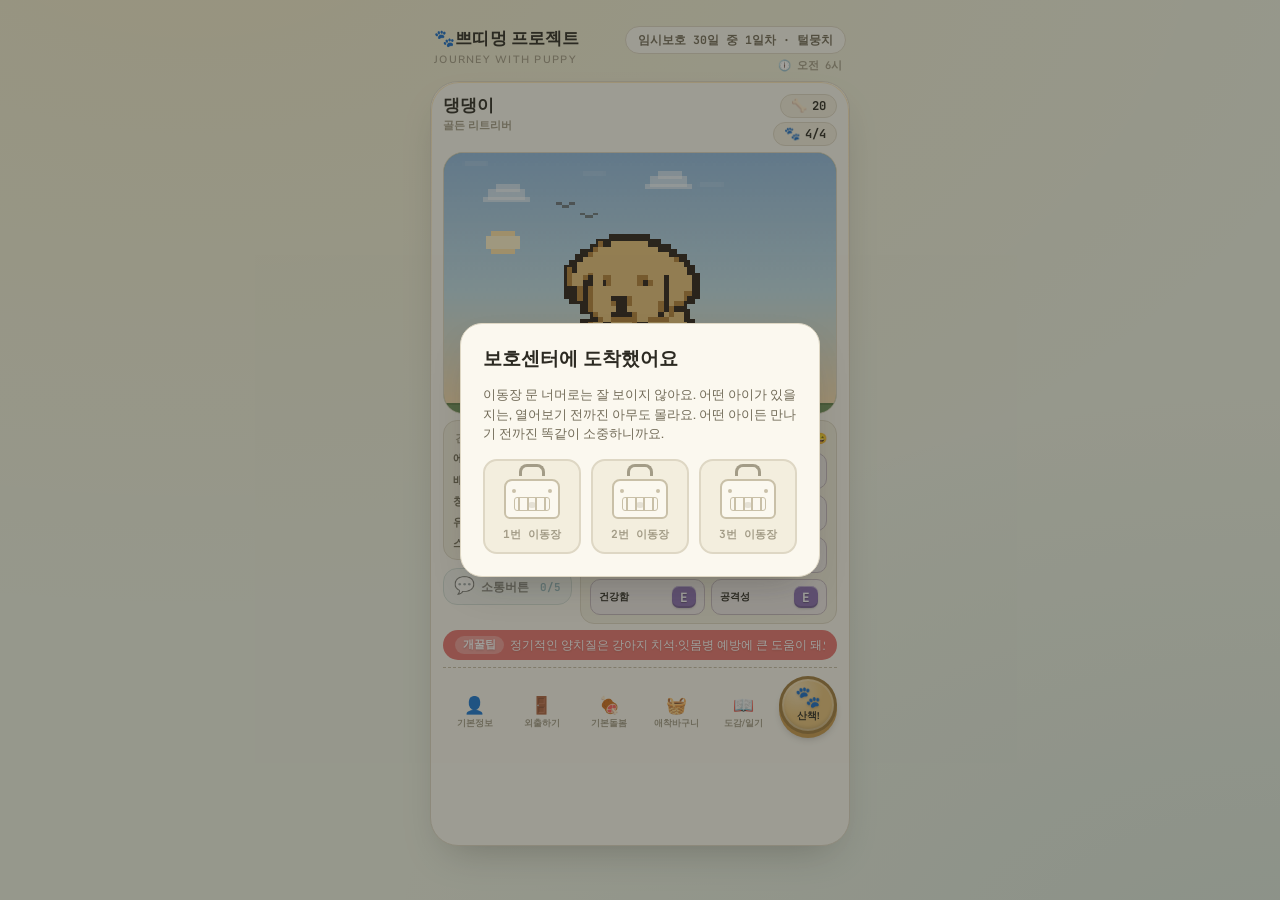
==== commit f1c376a3: "83·84번: 웰시코기 성견 24컷 애니메이션을 원본 해상도로 마당 화면에 반영" ====
--- a/docs/index.html
+++ b/docs/index.html
@@ -36,6 +36,9 @@
 
     <div class="yard" id="yard">
       <canvas class="pixel-canvas" id="pixelCanvas" width="150" height="100" aria-hidden="true"></canvas>
+      <!-- 84번: 원본 해상도 애니메이션 시트용 개 전용 레이어(150×100의 4.4배). 배경은 아래 #pixelCanvas 그대로,
+           개 본체만 이 캔버스에 원본 픽셀 1:1로 그림. 클릭은 아래 캔버스로 통과(pointer-events:none). -->
+      <canvas class="pixel-canvas pixel-canvas-hi" id="pixelDogHiCanvas" width="660" height="440" aria-hidden="true"></canvas>
       <div class="cloud cloud-a"></div>
       <div class="cloud cloud-b"></div>
       <!-- 48번(기획문서 12장, 재작업): 30일 종료 엔딩씬을 별도 팝업이 아니라 이 마당 안에 바로 그림 —
--- a/docs/styles.css
+++ b/docs/styles.css
@@ -362,6 +362,7 @@
     image-rendering:pixelated;
     image-rendering:crisp-edges;
   }
+  .pixel-canvas-hi{ pointer-events:none; } /* 84번: 원본 해상도 개 레이어 — 클릭은 아래 #pixelCanvas로 */
   .yard::after{
     content:"";
     position:absolute; left:0; right:0; bottom:0; height:46%;
